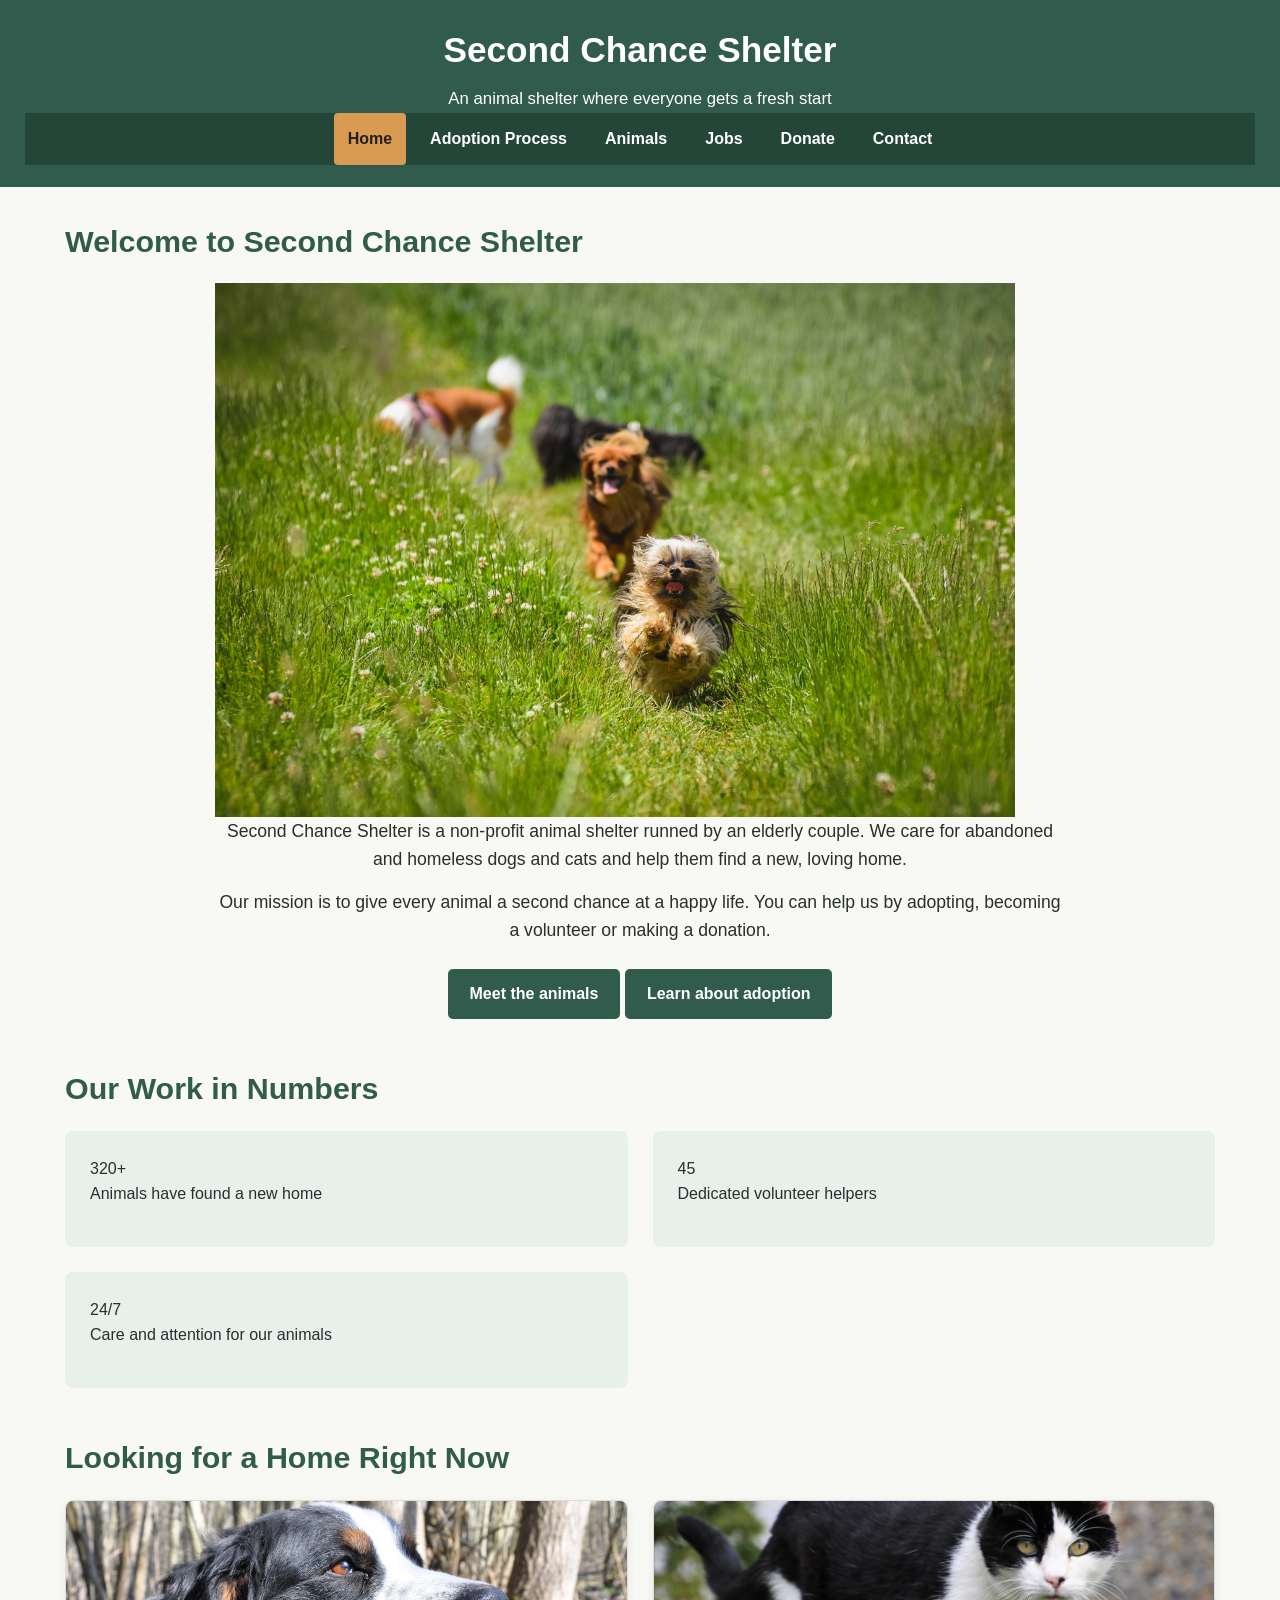
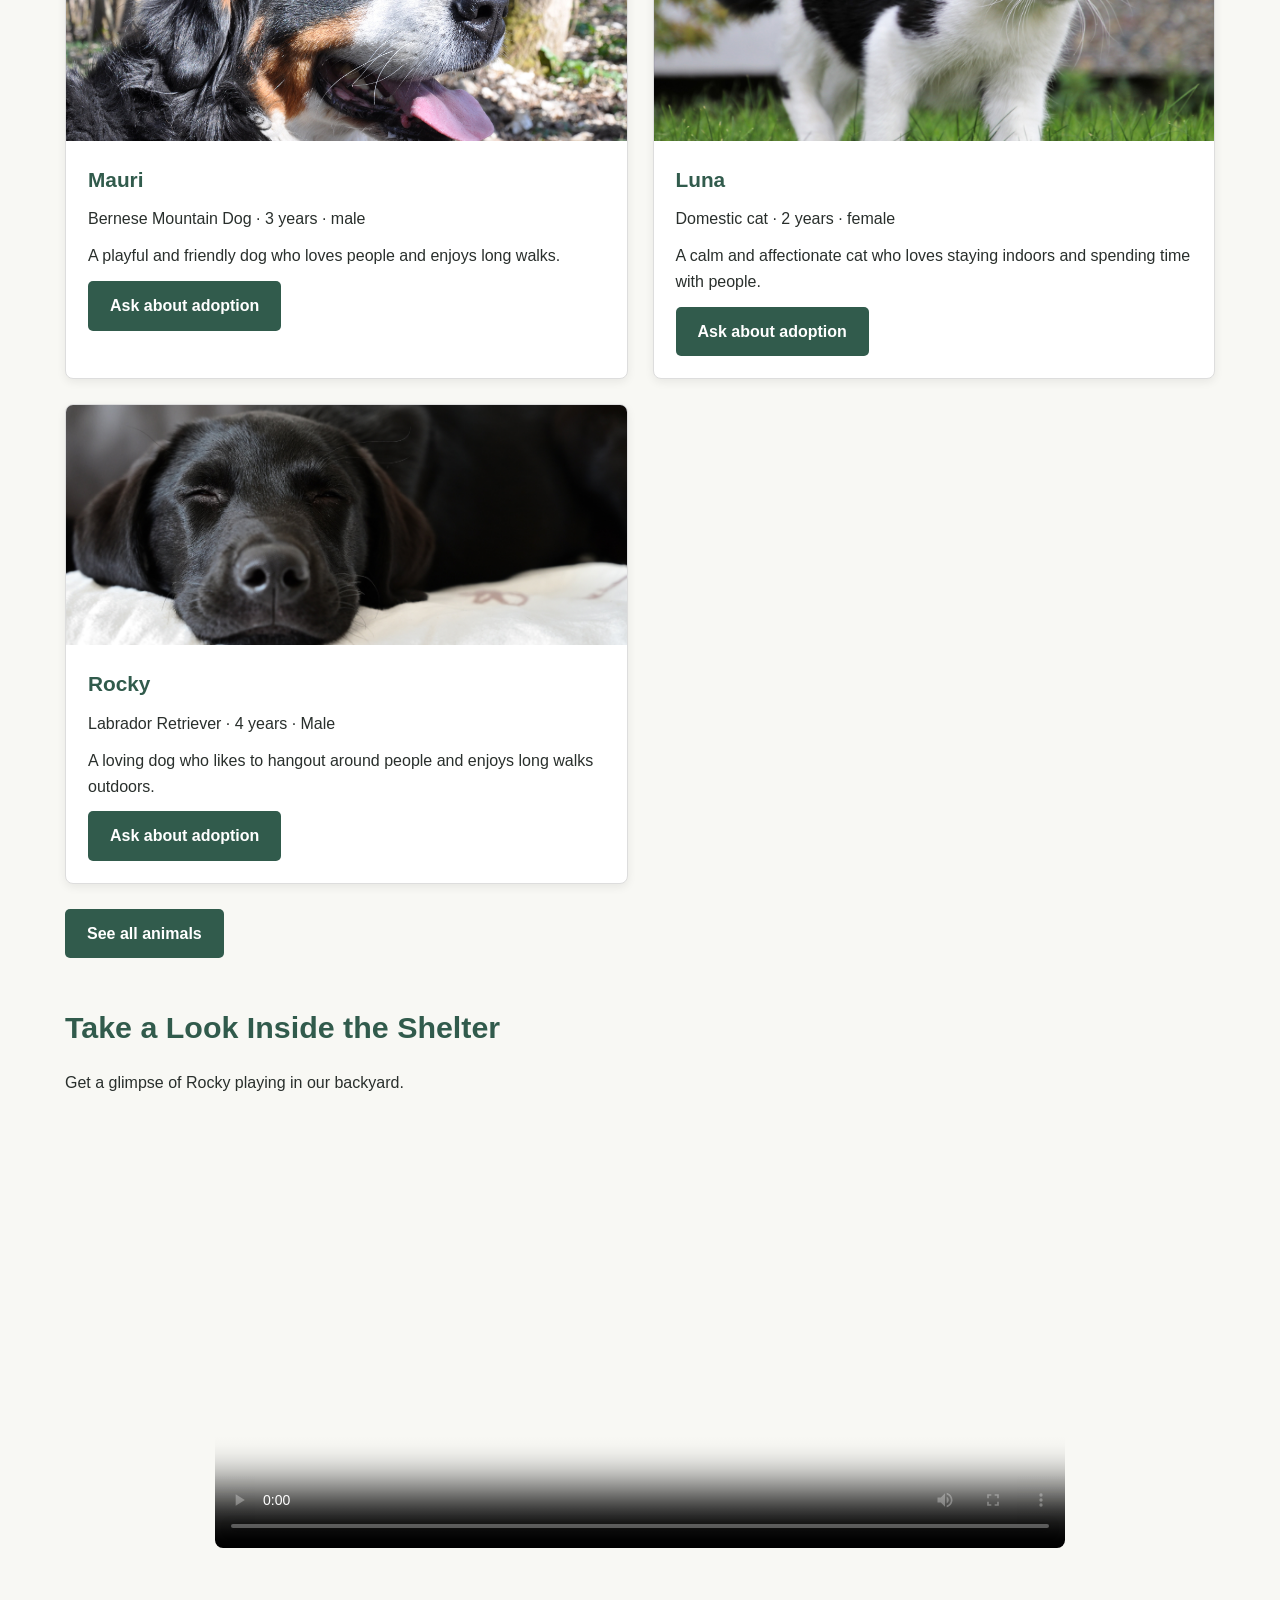
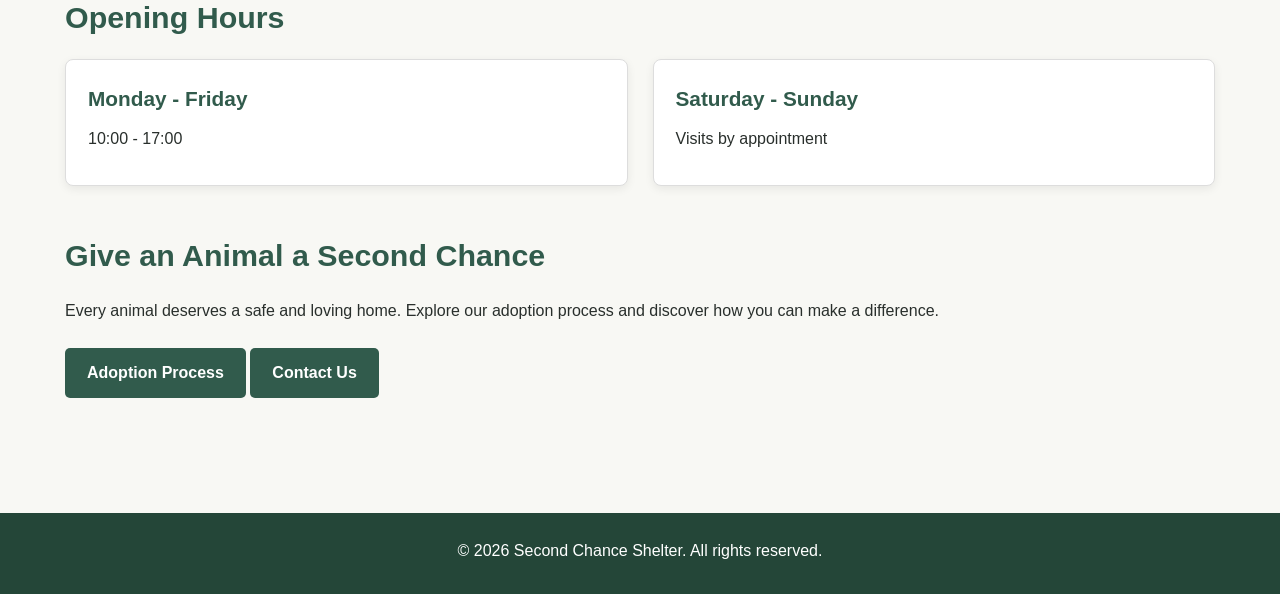
==== index.html @ e27bf455 "Päivitetty 13.11" ====
<!DOCTYPE html>
<html lang="en">

<head>
  <meta charset="UTF-8">
  <meta name="viewport" content="width=device-width, initial-scale=1.0">

  <meta name="description" content="Welcome to Second Chance Shelter. Meet our dogs and cats, learn about adoption and discover how you can support our work.">

  <title>Second Chance Shelter - Home</title>

  <link rel="stylesheet" href="css/styles.css">
</head>

<body>

  <a class="skip-link" href="#main-content">Skip to main content</a>

  <!-- Header and navigation -->
  <header class="site-header">

    <h1>Second Chance Shelter</h1>

    <p class="site-tagline">
      An animal shelter where everyone gets a fresh start
    </p>

    <nav class="site-nav" aria-label="Main navigation">
      <ul>
        <li>
          <a href="index.html" class="active" aria-current="page">Home</a>
        </li>

        <li>
          <a href="adoption.html">Adoption Process</a>
        </li>

        <li>
          <a href="animals.html">Animals</a>
        </li>

        <li>
          <a href="jobs.html">Jobs</a>
        </li>

        <li>
          <a href="donate.html">Donate</a>
        </li>

        <li>
          <a href="contact.html">Contact</a>
        </li>
      </ul>
    </nav>

  </header>

  <!-- Main content -->
  <main id="main-content">

    <!-- Welcome section -->
    <section>

      <h2>Welcome to Second Chance Shelter</h2>

      <div class="intro">

        <img
          src="images/hero.jpg"
          alt="A dog and a cat spending time together in the shelter yard"
          width="800"
          height="533"
          fetchpriority="high">

        <div class="intro-text">

          <p>
            Second Chance Shelter is a non-profit animal shelter
            runned by an elderly couple. We care for abandoned and
            homeless dogs and cats and help them find a new,
            loving home.
          </p>

          <p>
            Our mission is to give every animal a second chance
            at a happy life. You can help us by adopting,
            becoming a volunteer or making a donation.
          </p>

          <div class="buttons">
            <a class="btn" href="animals.html">Meet the animals</a>

            <a class="btn secondary" href="adoption.html">
              Learn about adoption
            </a>
          </div>

        </div>

      </div>

    </section>

    <section>

      <h2>Our Work in Numbers</h2>

      <div class="grid">

        <div class="stat">
          <span class="number">320+</span>
          <p>Animals have found a new home</p>
        </div>

        <div class="stat">
          <span class="number">45</span>
          <p>Dedicated volunteer helpers</p>
        </div>

        <div class="stat">
          <span class="number">24/7</span>
          <p>Care and attention for our animals</p>
        </div>

      </div>

    </section>

    <section>

      <h2>Looking for a Home Right Now</h2>

      <div class="grid">

        <!-- Mauri -->
        <article class="card">


          <img
            src="images/mauri.jpg"
            alt="Mauri the dog"
            width="400"
            height="300"
            loading="lazy">

          <div class="card-body">

            <h3>Mauri</h3>

            <p class="meta">Bernese Mountain Dog · 3 years · male</p>

            <p>
              A playful and friendly dog who loves people
              and enjoys long walks.
            </p>

            <a class="btn" href="contact.html">
              Ask about adoption
            </a>

          </div>

        </article>

        <article class="card">

         <img
            src="images/luna.jpg"
            alt="Luna the cat"
            width="400"
            height="300"
            loading="lazy">

          <div class="card-body">

            <h3>Luna</h3>

            <p class="meta">Domestic cat · 2 years · female</p>

            <p>
              A calm and affectionate cat who loves staying indoors 
              and spending time with people.
            </p>

            <a class="btn" href="contact.html">
              Ask about adoption
            </a>

          </div>

        </article>

        <article class="card">


           <img
            src="images/rocky.jpg"
            alt="Rocky the Labrador Retriever"
            width="400"
            height="300"
            loading="lazy">

          <div class="card-body">

            <h3>Rocky</h3>

            <p class="meta">Labrador Retriever · 4 years · Male</p>

            <p>
              A loving dog who likes to hangout around people
              and enjoys long walks outdoors.
            </p>

            <a class="btn" href="contact.html">
              Ask about adoption
            </a>

          </div>

        </article>

      </div>

      <div class="buttons">
        <a class="btn" href="animals.html">See all animals</a>
      </div>

    </section>

    <section>

      <h2>Take a Look Inside the Shelter</h2>

      <p>
        Get a glimpse of Rocky playing in our backyard.
      </p>

      <video
        controls
        preload="metadata"
        width="768"
        height="432"
        poster="images/video-preview.jpg">

        <source src="media/Esittely.mp4" type="video/mp4">

        Your browser does not support HTML video.

      </video>

    </section>

    <section>

      <h2>Opening Hours</h2>

      <div class="grid">

        <article class="card">

          <div class="card-body">

            <h3>Monday - Friday</h3>

            <p>10:00 - 17:00</p>

          </div>

        </article>

        <article class="card">

          <div class="card-body">

            <h3>Saturday - Sunday</h3>

            <p>Visits by appointment</p>

          </div>

        </article>

      </div>

    </section>

    <section>

      <h2>Give an Animal a Second Chance</h2>

      <p>
        Every animal deserves a safe and loving home.
        Explore our adoption process and discover how
        you can make a difference.
      </p>

      <div class="buttons">

        <a class="btn" href="adoption.html">
          Adoption Process
        </a>

        <a class="btn secondary" href="contact.html">
          Contact Us
        </a>

      </div>

    </section>

  </main>

  <!-- Footer -->
  <footer class="site-footer">

    <p>
      &copy; 2026 Second Chance Shelter.
      All rights reserved.
    </p>

  </footer>

</body>
</html>
---- css/styles.css ----
/* =========================================
   SECOND CHANCE SHELTER
   Desktop-first responsive stylesheet
   Breakpoints: 1280px and 768px
========================================= */


/* =========================================
   1. GLOBAL SETTINGS
========================================= */

* {
  box-sizing: border-box;
  margin: 0;
  padding: 0;
}

:root {
  --primary-color: #315b4c;
  --secondary-color: #e8f0eb;
  --accent-color: #d99b52;
  --background-color: #f8f8f4;
  --text-color: #292f2c;
  --white: #ffffff;
  --border-color: #dddddd;
  --max-width: 1200px;
}

html {
  scroll-behavior: smooth;
}

body {
  font-family: Arial, Helvetica, sans-serif;
  line-height: 1.6;
  color: var(--text-color);
  background-color: var(--background-color);
}

img {
  max-width: 100%;
  height: auto;
  display: block;
}

a {
  color: var(--primary-color);
}

button,
input,
textarea,
select {
  font: inherit;
}


/* =========================================
   2. ACCESSIBILITY
========================================= */

.skip-link {
  position: absolute;
  top: -100px;
  left: 10px;
  background-color: var(--primary-color);
  color: var(--white);
  padding: 10px 15px;
  z-index: 1000;
  text-decoration: none;
}

.skip-link:focus {
  top: 10px;
}


/* =========================================
   3. HEADER AND NAVIGATION
========================================= */

header {
  background-color: var(--primary-color);
  color: var(--white);
  padding: 25px 40px;
  text-align: center;
}

header h1 {
  font-size: 2.2rem;
  margin-bottom: 8px;
}

header p {
  font-size: 1.05rem;
}

.site-nav {
  background-color: #244638;
  padding: 0 20px;
}

.site-nav ul {
  list-style: none;
  display: flex;
  justify-content: center;
  align-items: center;
  gap: 10px;
  flex-wrap: wrap;
}

.site-nav a {
  display: block;
  color: var(--white);
  text-decoration: none;
  padding: 15px 18px;
  font-weight: bold;
  transition: background-color 0.2s ease;
}

.site-nav a:hover,
.site-nav a:focus {
  background-color: var(--primary-color);
}

.site-nav a.active {
  background-color: var(--accent-color);
  color: #222222;
  border-radius: 4px;
}


/* =========================================
   4. MAIN CONTENT
========================================= */

main {
  max-width: var(--max-width);
  margin: 0 auto;
  padding: 35px 30px;
}

section {
  margin-bottom: 45px;
}

section h2 {
  color: var(--primary-color);
  font-size: 1.9rem;
  margin-bottom: 18px;
}

section h3 {
  color: var(--primary-color);
  margin-bottom: 10px;
}

section p {
  margin-bottom: 15px;
}

.intro {
  text-align: center;
  max-width: 850px;
  margin: 0 auto 45px;
}

.intro h2 {
  font-size: 2.3rem;
}

.intro p {
  font-size: 1.1rem;
}


/* =========================================
   5. BUTTONS AND LINKS
========================================= */

.button,
.btn,
button {
  display: inline-block;
  background-color: var(--primary-color);
  color: var(--white);
  border: none;
  border-radius: 5px;
  padding: 12px 22px;
  text-decoration: none;
  font-weight: bold;
  cursor: pointer;
  transition: background-color 0.2s ease;
}

.button:hover,
.btn:hover,
button:hover {
  background-color: #244638;
}

.button:focus,
.btn:focus,
button:focus {
  outline: 3px solid var(--accent-color);
  outline-offset: 3px;
}

.buttons {
  margin-top: 25px;
  margin-bottom: 20px;
}


/* =========================================
   6. GRID AND CARDS
========================================= */

.grid,
.card-grid {
  display: grid;
  grid-template-columns: repeat(3, minmax(0, 1fr));
  gap: 25px;
}

.card {
  background-color: var(--white);
  border: 1px solid var(--border-color);
  border-radius: 8px;
  overflow: hidden;
  box-shadow: 0 3px 10px rgba(0, 0, 0, 0.07);
}

.card img {
  width: 100%;
  height: 240px;
  object-fit: cover;
}

.card-body {
  padding: 22px;
}

.card h3 {
  font-size: 1.3rem;
  margin-bottom: 10px;
}

.card p {
  margin-bottom: 12px;
}

.card ul {
  padding-left: 20px;
  margin-bottom: 15px;
}


/* =========================================
   7. BADGES
========================================= */

.badge {
  display: inline-block;
  background-color: var(--accent-color);
  color: #222222;
  padding: 5px 12px;
  border-radius: 20px;
  font-size: 0.85rem;
  font-weight: bold;
}


/* =========================================
   8. JOB CARDS
   IMPORTANT: Outside all media queries
========================================= */

.card:has(.badge) .badge {
  position: static;
  display: inline-block;
  margin-bottom: 15px;
}

.card:has(.badge) .card-body {
  padding-top: 18px;
}

.job-meta {
  margin-top: 10px;
  margin-bottom: 15px;
}

.job-meta p {
  margin-bottom: 5px;
}


/* =========================================
   9. STATISTICS
========================================= */

.stats {
  display: grid;
  grid-template-columns: repeat(3, 1fr);
  gap: 20px;
  text-align: center;
}

.stat,
.stat-card {
  background-color: var(--secondary-color);
  padding: 25px;
  border-radius: 8px;
}

.stat h3,
.stat-card h3 {
  font-size: 2rem;
  color: var(--primary-color);
}


/* =========================================
   10. ANIMALS PAGE
========================================= */

.animal-jump-links {
  display: flex;
  justify-content: center;
  gap: 15px;
  margin: 25px 0 35px;
}

.animal-section {
  scroll-margin-top: 25px;
  margin-bottom: 50px;
}


/* =========================================
   11. VIDEO
========================================= */

video {
  display: block;
  width: 100%;
  max-width: 850px;
  margin: 20px auto;
  border-radius: 8px;
}

.video-container {
  max-width: 850px;
  margin: 0 auto;
}


/* =========================================
   12. LISTS
========================================= */

section ul {
  padding-left: 25px;
  margin-bottom: 20px;
}

section li {
  margin-bottom: 8px;
}


/* =========================================
   13. FORMS
========================================= */

form {
  width: 100%;
}

.form-group {
  margin-bottom: 20px;
}

label {
  display: block;
  font-weight: bold;
  margin-bottom: 7px;
}

input,
textarea,
select {
  width: 100%;
  padding: 12px;
  border: 1px solid var(--border-color);
  border-radius: 5px;
  background-color: var(--white);
}

textarea {
  min-height: 150px;
  resize: vertical;
}

input:focus,
textarea:focus,
select:focus {
  outline: 2px solid var(--primary-color);
  outline-offset: 2px;
}

.send-button {
  margin-top: 10px;
}

.form-status {
  margin-top: 15px;
  font-weight: bold;
}


/* =========================================
   14. CONTACT PAGE
========================================= */

.contact-page {
  max-width: var(--max-width);
  margin: 0 auto;
}

.contact-intro {
  text-align: center;
  max-width: 800px;
  margin: 0 auto 35px;
}

.contact-layout {
  display: grid;
  grid-template-columns: 1.5fr 1fr;
  gap: 35px;
  align-items: start;
}

.contact-form-section,
.contact-details {
  background-color: var(--white);
  padding: 25px;
  border-radius: 8px;
  border: 1px solid var(--border-color);
}

.contact-details p {
  margin-bottom: 15px;
}

.map-section {
  margin-top: 40px;
}

.map-container {
  width: 100%;
  height: 400px;
  overflow: hidden;
  border-radius: 8px;
}

.map-container iframe {
  width: 100%;
  height: 100%;
  border: 0;
}


/* =========================================
   15. FOOTER
========================================= */

footer {
  background-color: #244638;
  color: var(--white);
  text-align: center;
  padding: 25px;
  margin-top: 40px;
}

footer p {
  margin-bottom: 5px;
}

footer a {
  color: var(--white);
}

footer a:focus {
  outline: 3px solid var(--accent-color);
  outline-offset: 3px;
}


/* =========================================
   16. TABLET RESPONSIVENESS
   Screens up to 1280px
========================================= */

@media (max-width: 1280px) {

  main {
    padding: 30px 25px;
  }

  .grid,
  .card-grid {
    grid-template-columns: repeat(2, minmax(0, 1fr));
  }

  .contact-layout {
    grid-template-columns: 1.2fr 1fr;
    gap: 25px;
  }

  header {
    padding: 22px 25px;
  }

  .site-nav a {
    padding: 13px 14px;
  }
}


/* =========================================
   17. MOBILE RESPONSIVENESS
   Screens up to 768px
========================================= */

@media (max-width: 768px) {

  body {
    font-size: 15px;
  }

  header {
    padding: 20px 15px;
  }

  header h1 {
    font-size: 1.7rem;
  }

  header p {
    font-size: 0.95rem;
  }

  .site-nav {
    padding: 5px 10px;
  }

  .site-nav ul {
    flex-direction: column;
    gap: 0;
  }

  .site-nav li {
    width: 100%;
    text-align: center;
  }

  .site-nav a {
    padding: 11px;
    width: 100%;
  }

  main {
    padding: 25px 15px;
  }

  section {
    margin-bottom: 35px;
  }

  section h2 {
    font-size: 1.6rem;
  }

  .intro h2 {
    font-size: 1.8rem;
  }

  .intro p {
    font-size: 1rem;
  }

  .grid,
  .card-grid {
    grid-template-columns: 1fr;
    gap: 20px;
  }

  .card img {
    height: 220px;
  }

  .card-body {
    padding: 18px;
  }

  .stats {
    grid-template-columns: 1fr;
    gap: 15px;
  }

  .animal-jump-links {
    flex-direction: column;
    align-items: stretch;
    gap: 10px;
  }

  .animal-jump-links a {
    text-align: center;
  }

  .contact-layout {
    grid-template-columns: 1fr;
    gap: 20px;
  }

  .contact-form-section,
  .contact-details {
    padding: 18px;
  }

  .map-container {
    height: 280px;
  }

  .button,
  .btn,
  button {
    text-align: center;
  }

  footer {
    padding: 20px 15px;
  }
}
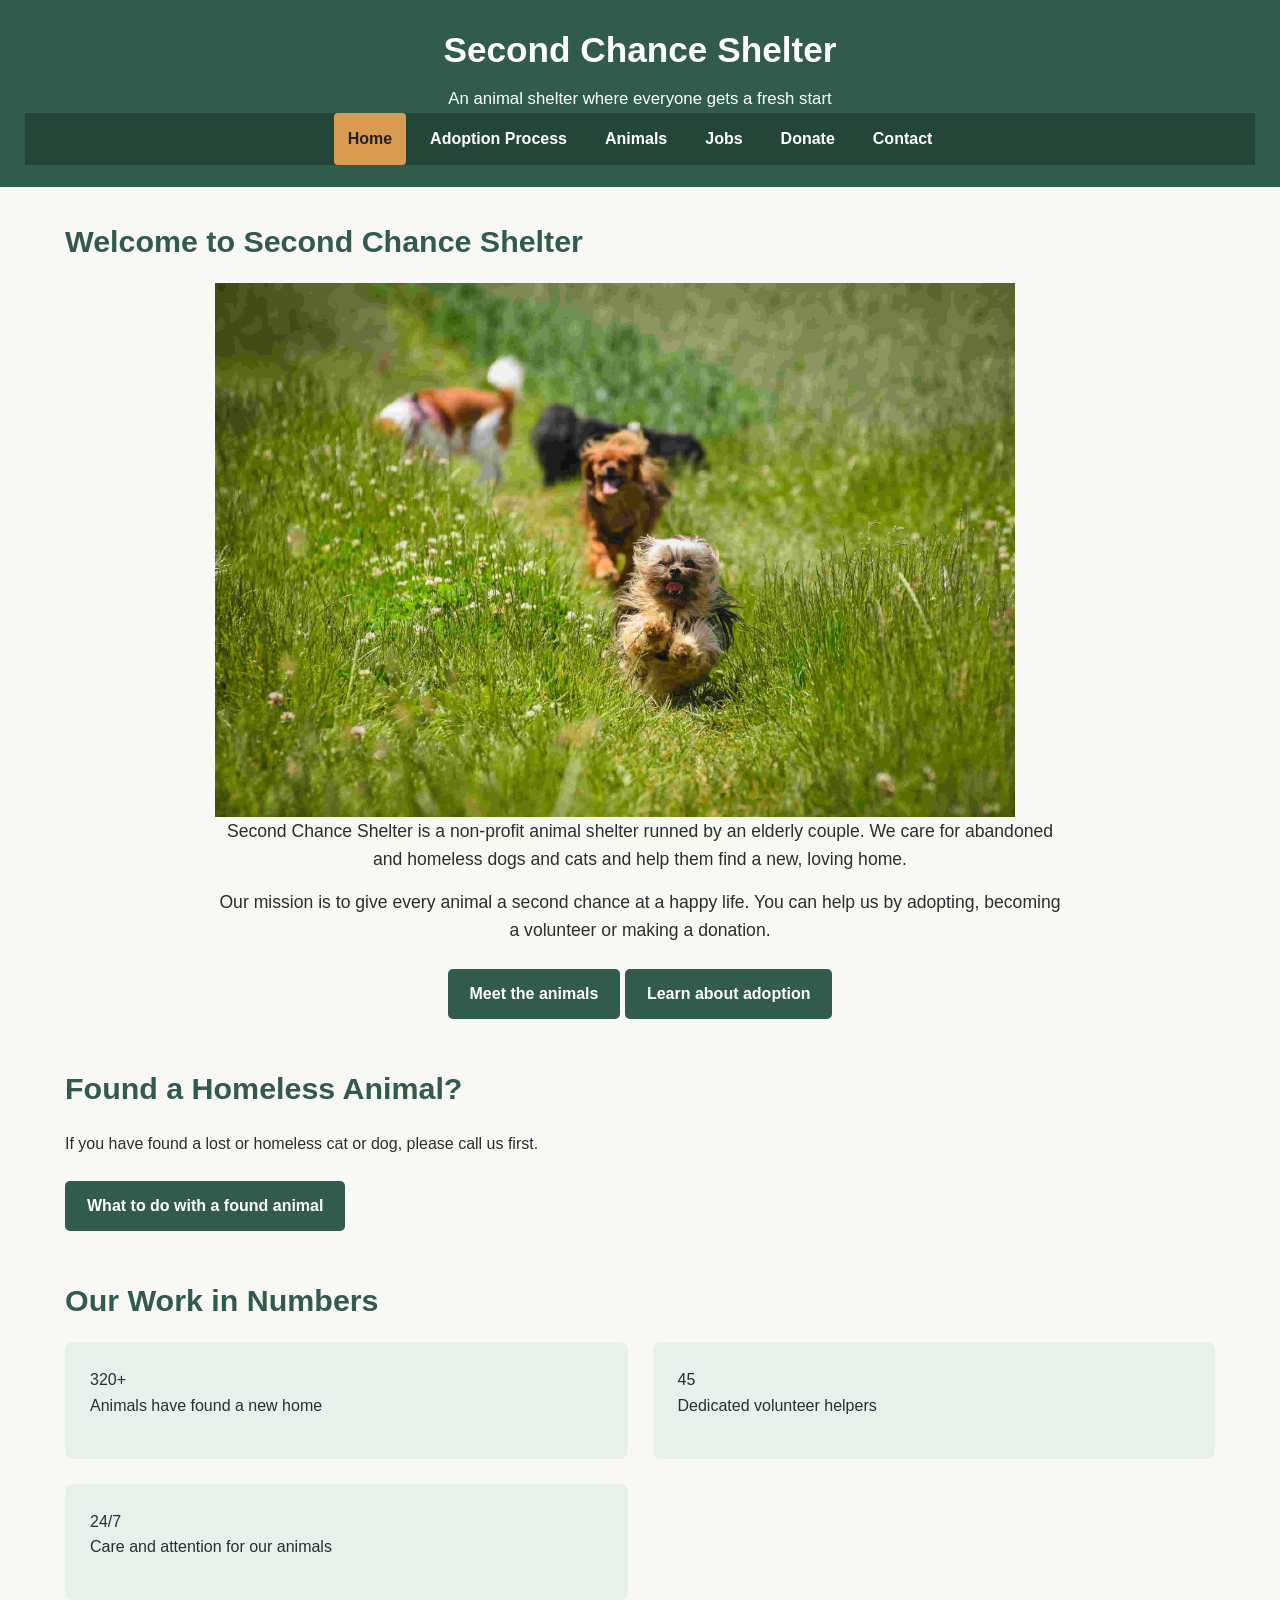
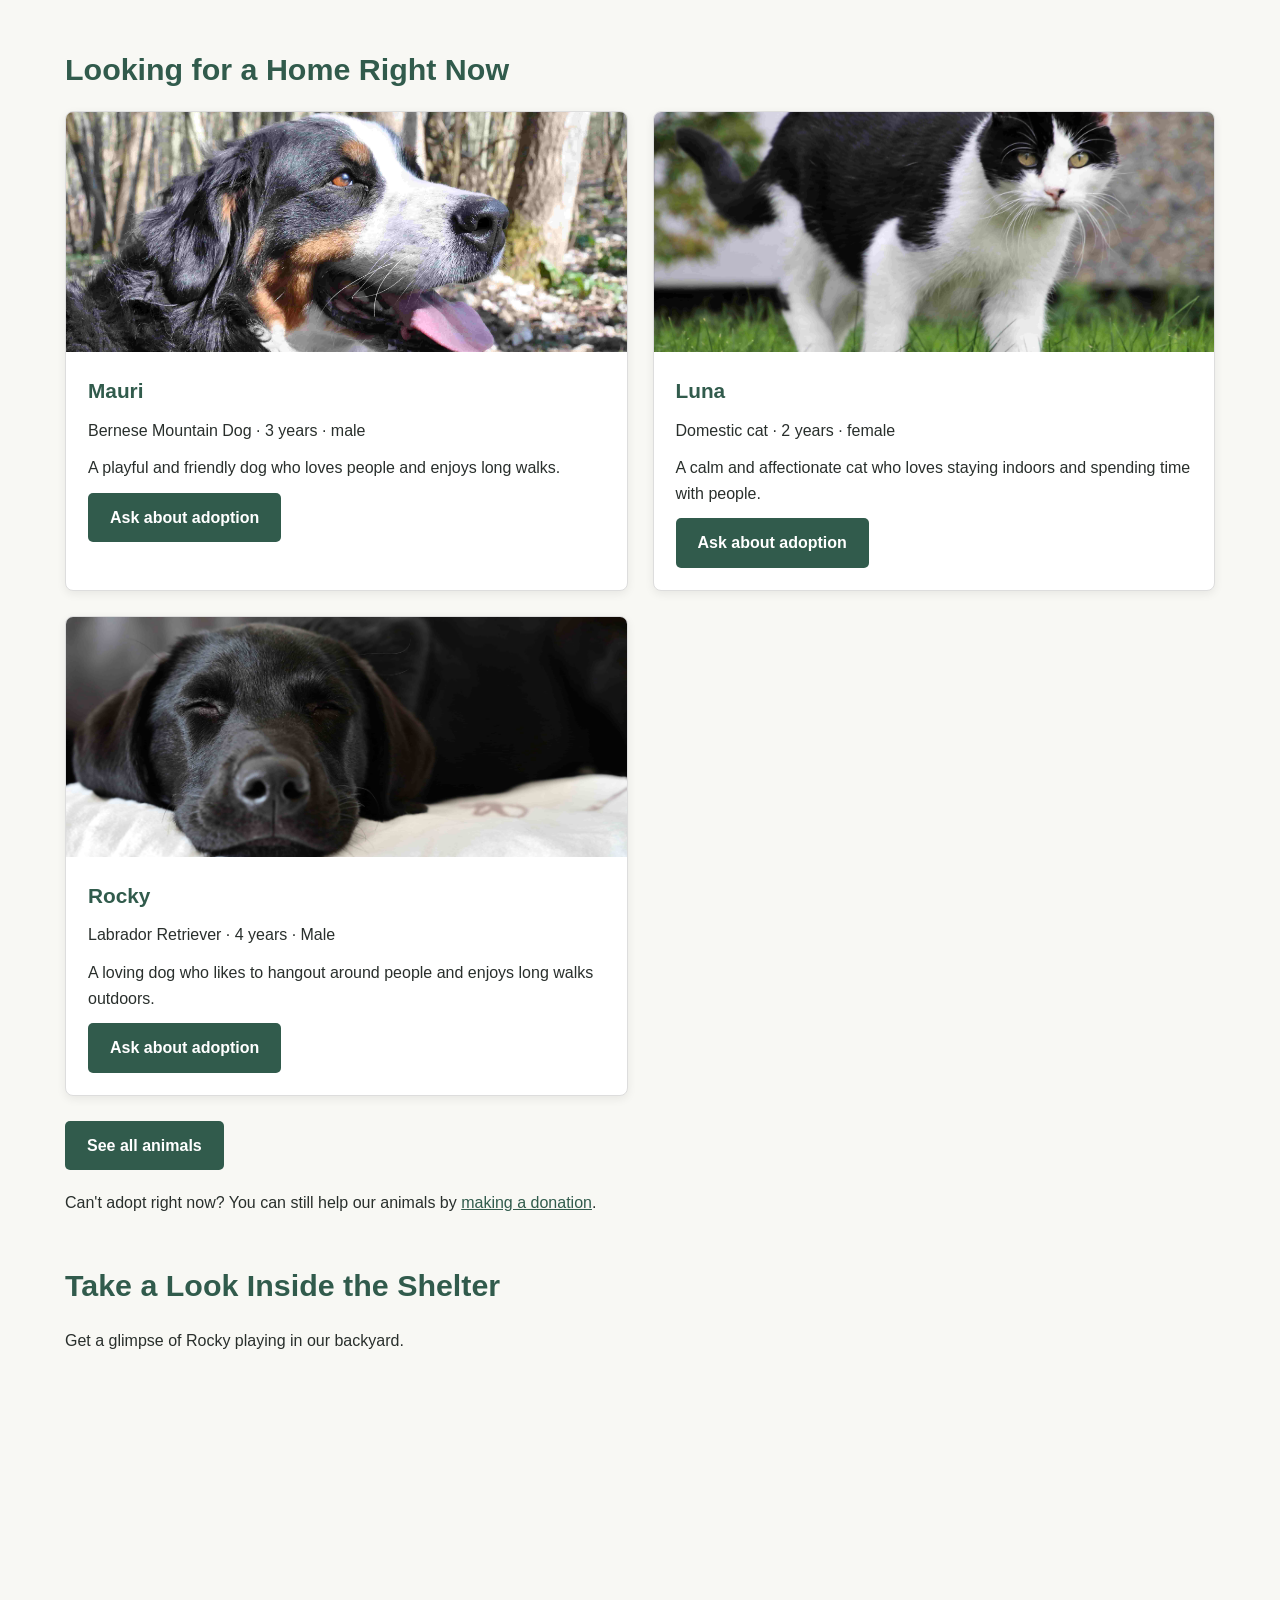
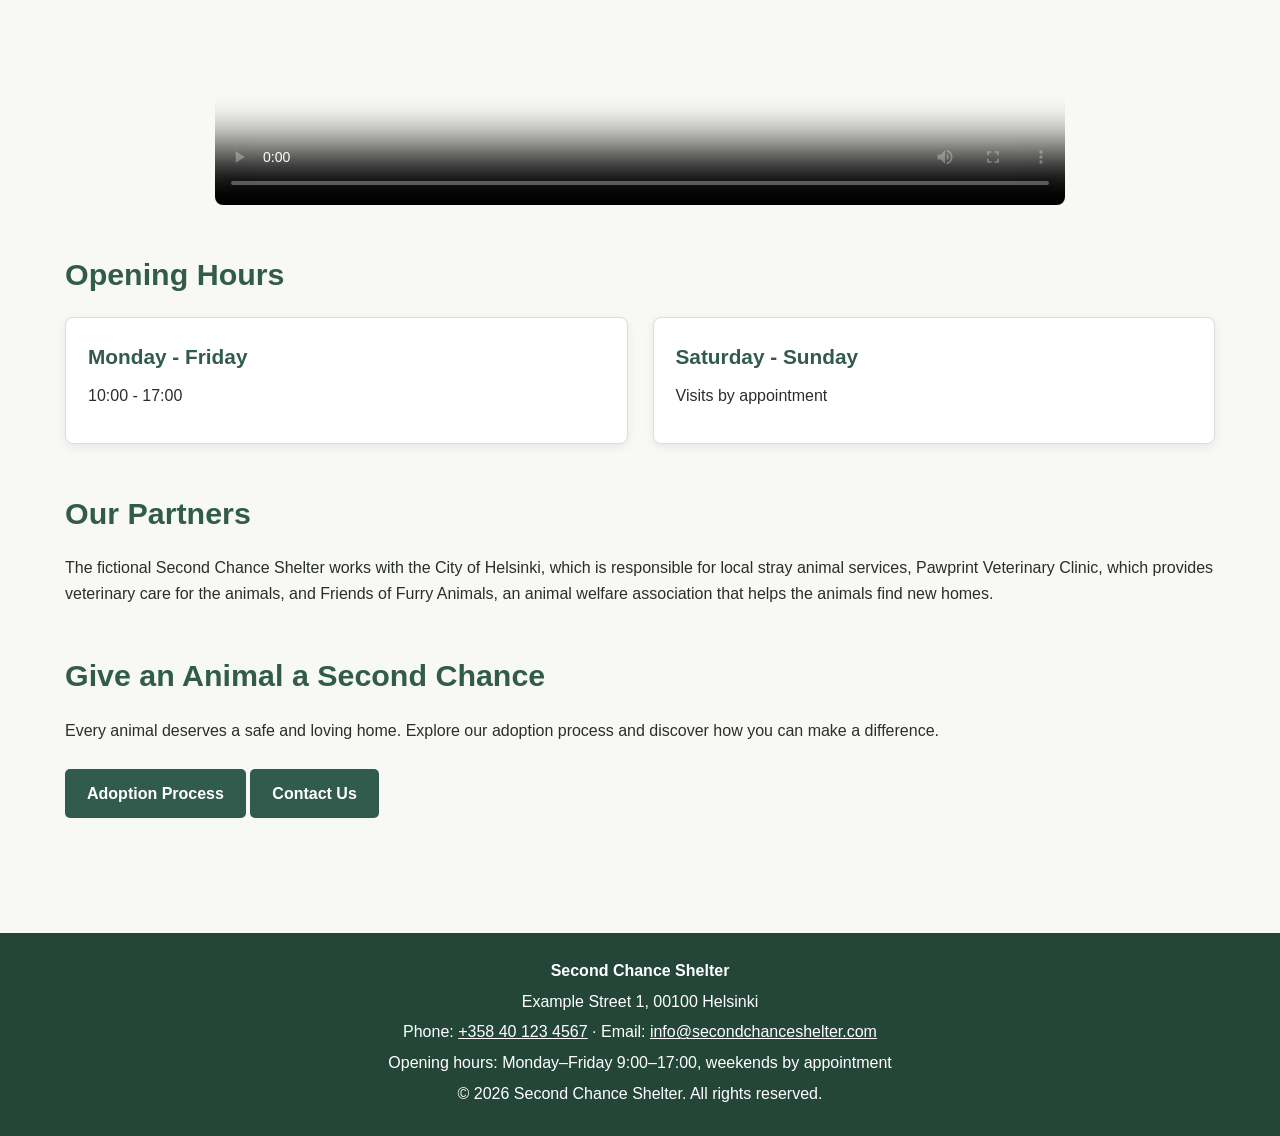
==== commit 84186454: "Kuvat yms" ====
--- a/index.html
+++ b/index.html
@@ -1,4 +1,3 @@
-
 <!DOCTYPE html>
 <html lang="en">
 
@@ -104,6 +103,18 @@
 
     <section>
 
+      <h2>Found a Homeless Animal?</h2>
+
+      <p>If you have found a lost or homeless cat or dog, please call us first.</p>
+
+      <div class="buttons">
+        <a class="btn" href="contact.html#found-animal">What to do with a found animal</a>
+      </div>
+
+    </section>
+
+    <section>
+
       <h2>Our Work in Numbers</h2>
 
       <div class="grid">
@@ -226,6 +237,10 @@
         <a class="btn" href="animals.html">See all animals</a>
       </div>
 
+      <p>Can't adopt right now? You can still help our animals by
+        <a href="donate.html">making a donation</a>.
+      </p>
+
     </section>
 
     <section>
@@ -287,6 +302,19 @@
 
     <section>
 
+      <h2>Our Partners</h2>
+
+      <p>
+        The fictional Second Chance Shelter works with the City of Helsinki, which
+        is responsible for local stray animal services, Pawprint Veterinary Clinic,
+        which provides veterinary care for the animals, and Friends of Furry Animals,
+        an animal welfare association that helps the animals find new homes.
+      </p>
+
+    </section>
+
+    <section>
+
       <h2>Give an Animal a Second Chance</h2>
 
       <p>
@@ -314,6 +342,24 @@
   <!-- Footer -->
   <footer class="site-footer">
 
+    <p><strong>Second Chance Shelter</strong></p>
+
+    <p>Example Street 1, 00100 Helsinki</p>
+
+    <p>
+      Phone: <a href="tel:+358401234567">+358 40 123 4567</a> ·
+      Email: <a href="mailto:info@secondchanceshelter.com">info@secondchanceshelter.com</a>
+    </p>
+
+    <p>Opening hours: Monday–Friday 9:00–17:00, weekends by appointment</p>
+
+    <!-- TODO: uncomment when info.html is ready (SCS-36, SCS-37)
+    <p>
+      <a href="info.html#privacy">Privacy policy</a> ·
+      <a href="info.html#accessibility">Accessibility statement</a>
+    </p>
+    -->
+
     <p>
       &copy; 2026 Second Chance Shelter.
       All rights reserved.
@@ -322,4 +368,4 @@
   </footer>
 
 </body>
-</html>
+</html>
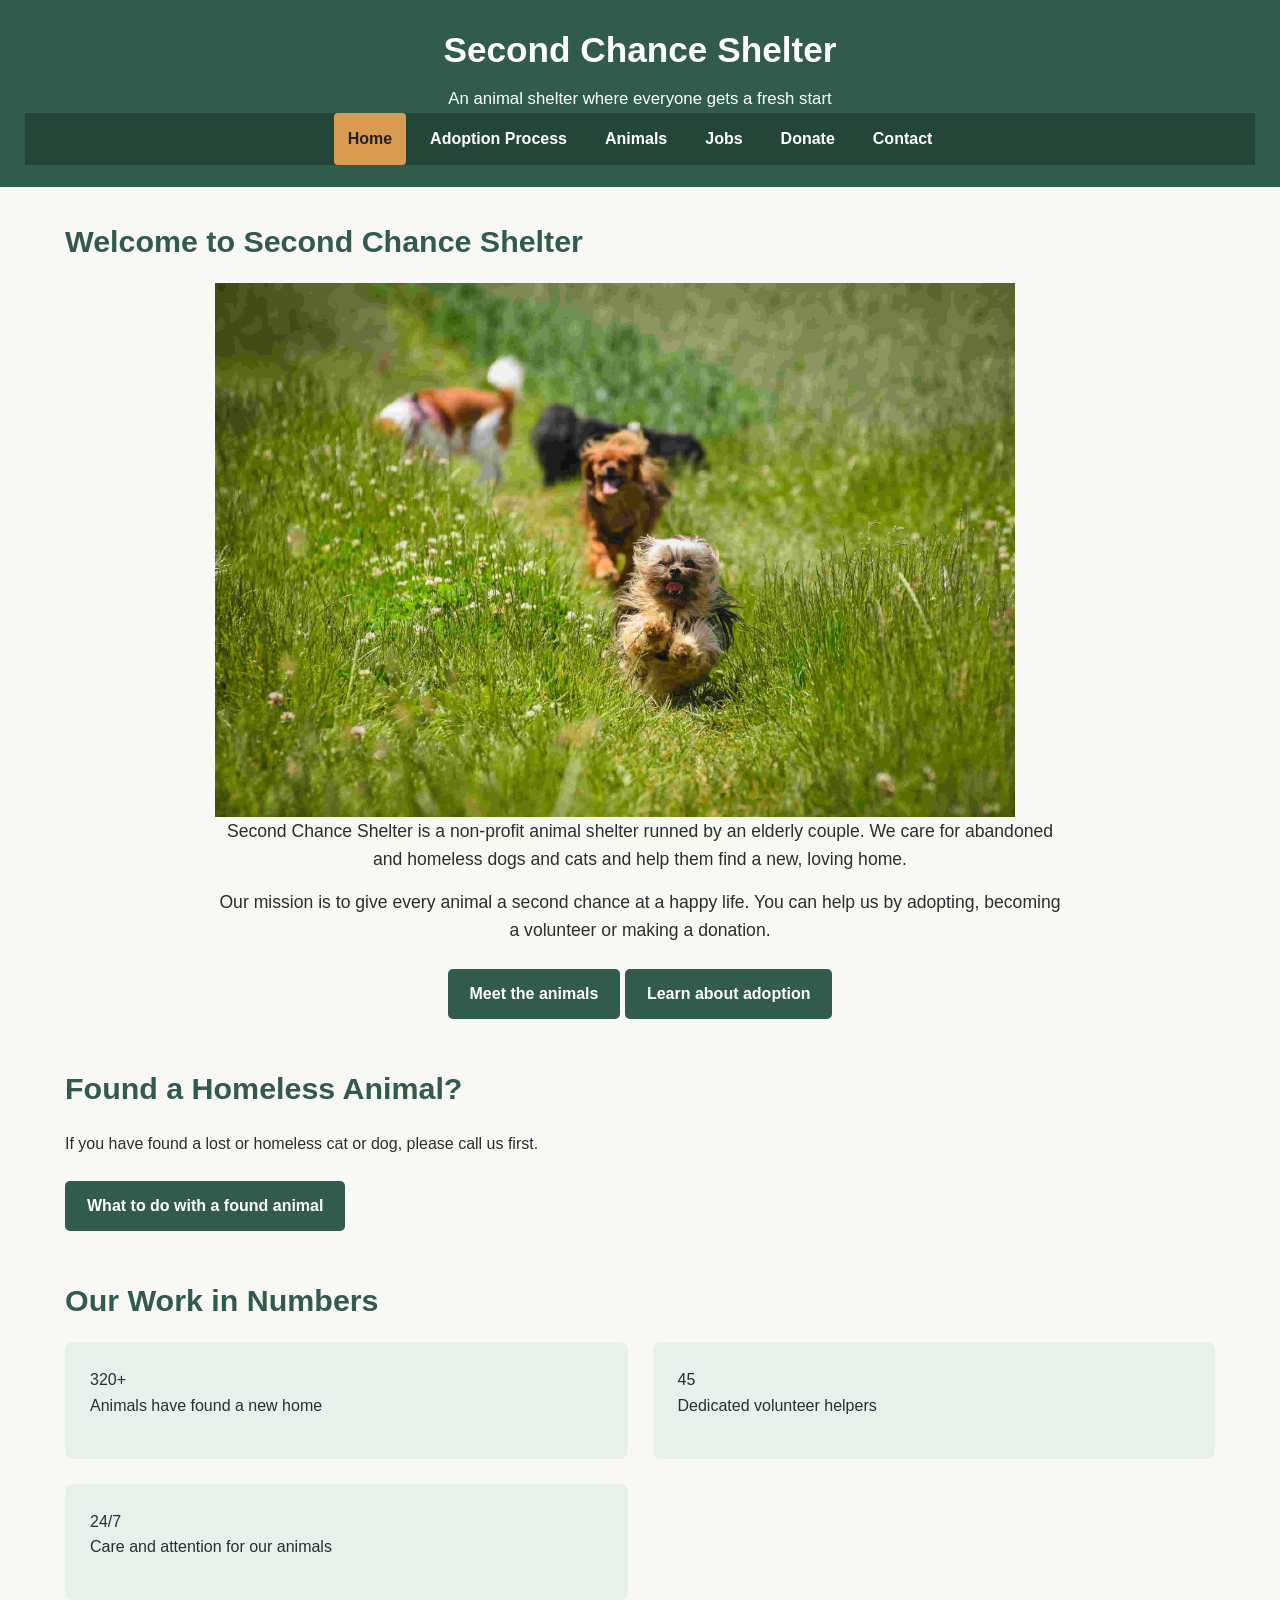
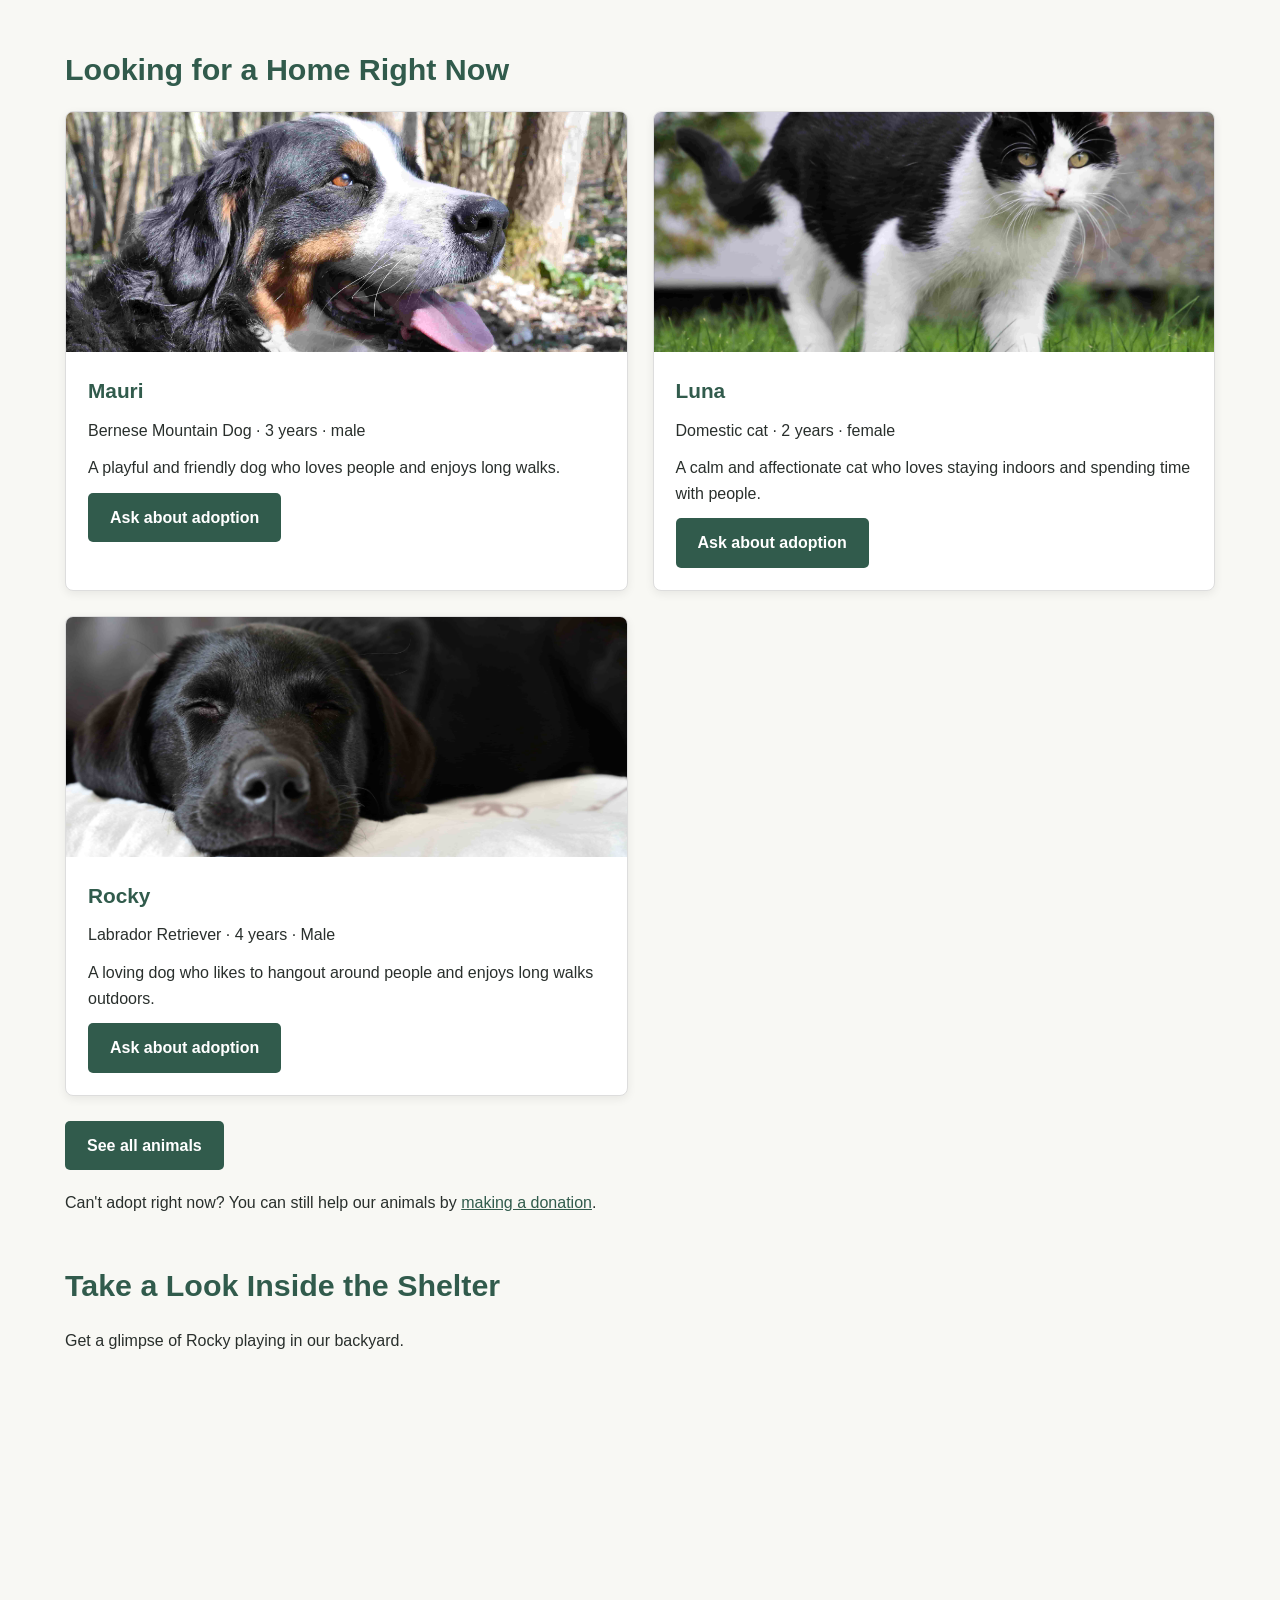
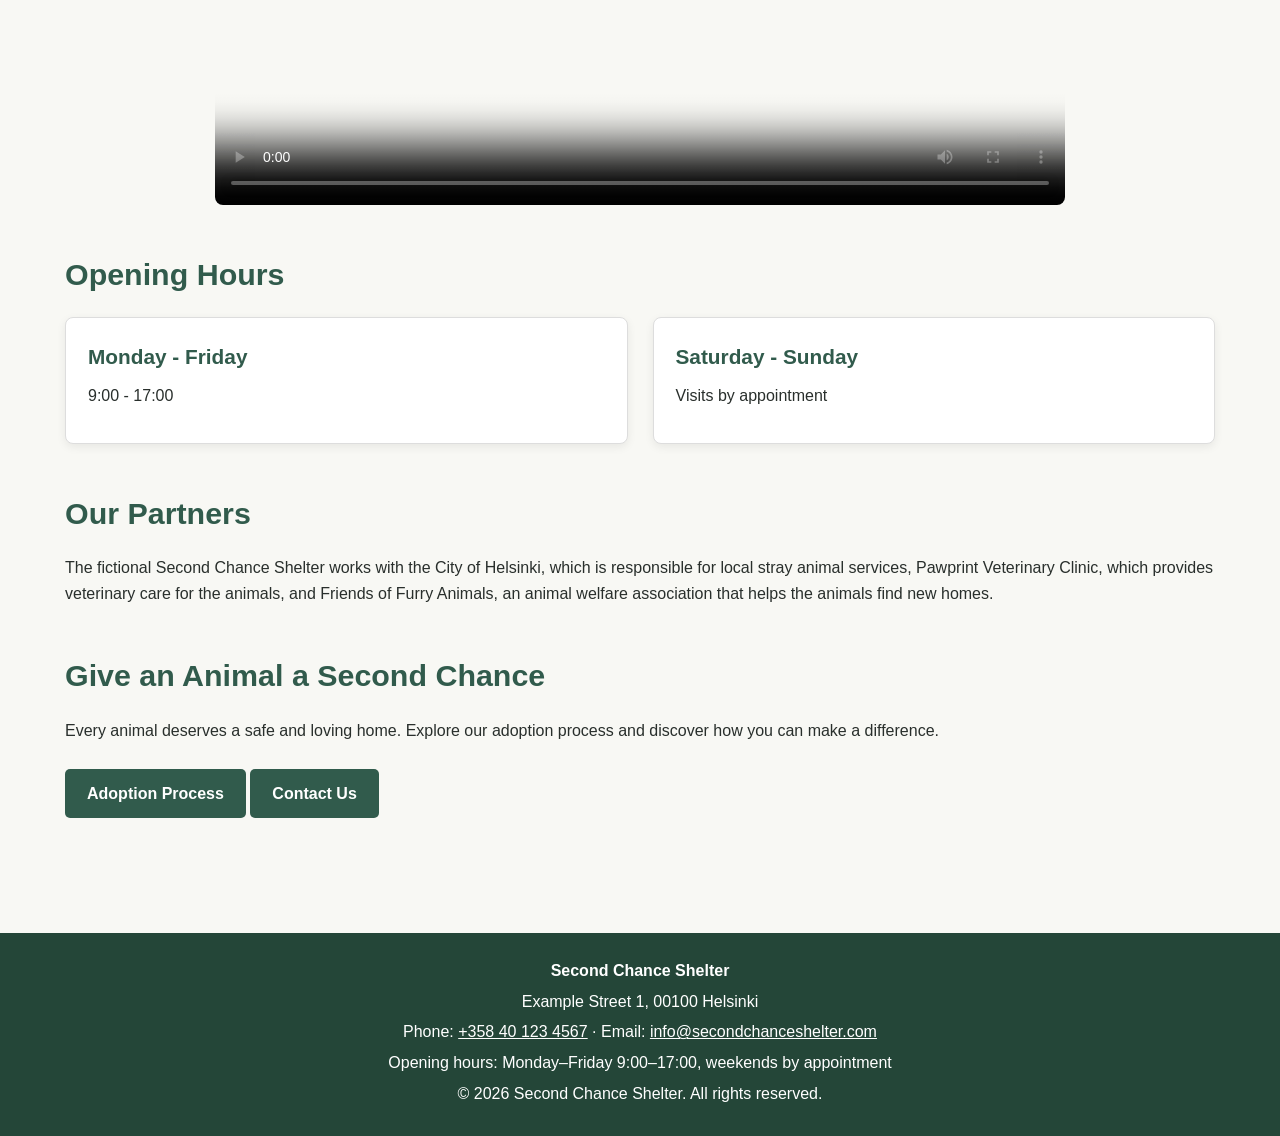
==== commit 7b7c9085: "Kuvat ja tekstit" ====
--- a/index.html
+++ b/index.html
@@ -278,7 +278,7 @@
 
             <h3>Monday - Friday</h3>
 
-            <p>10:00 - 17:00</p>
+            <p>9:00 - 17:00</p>
 
           </div>
 
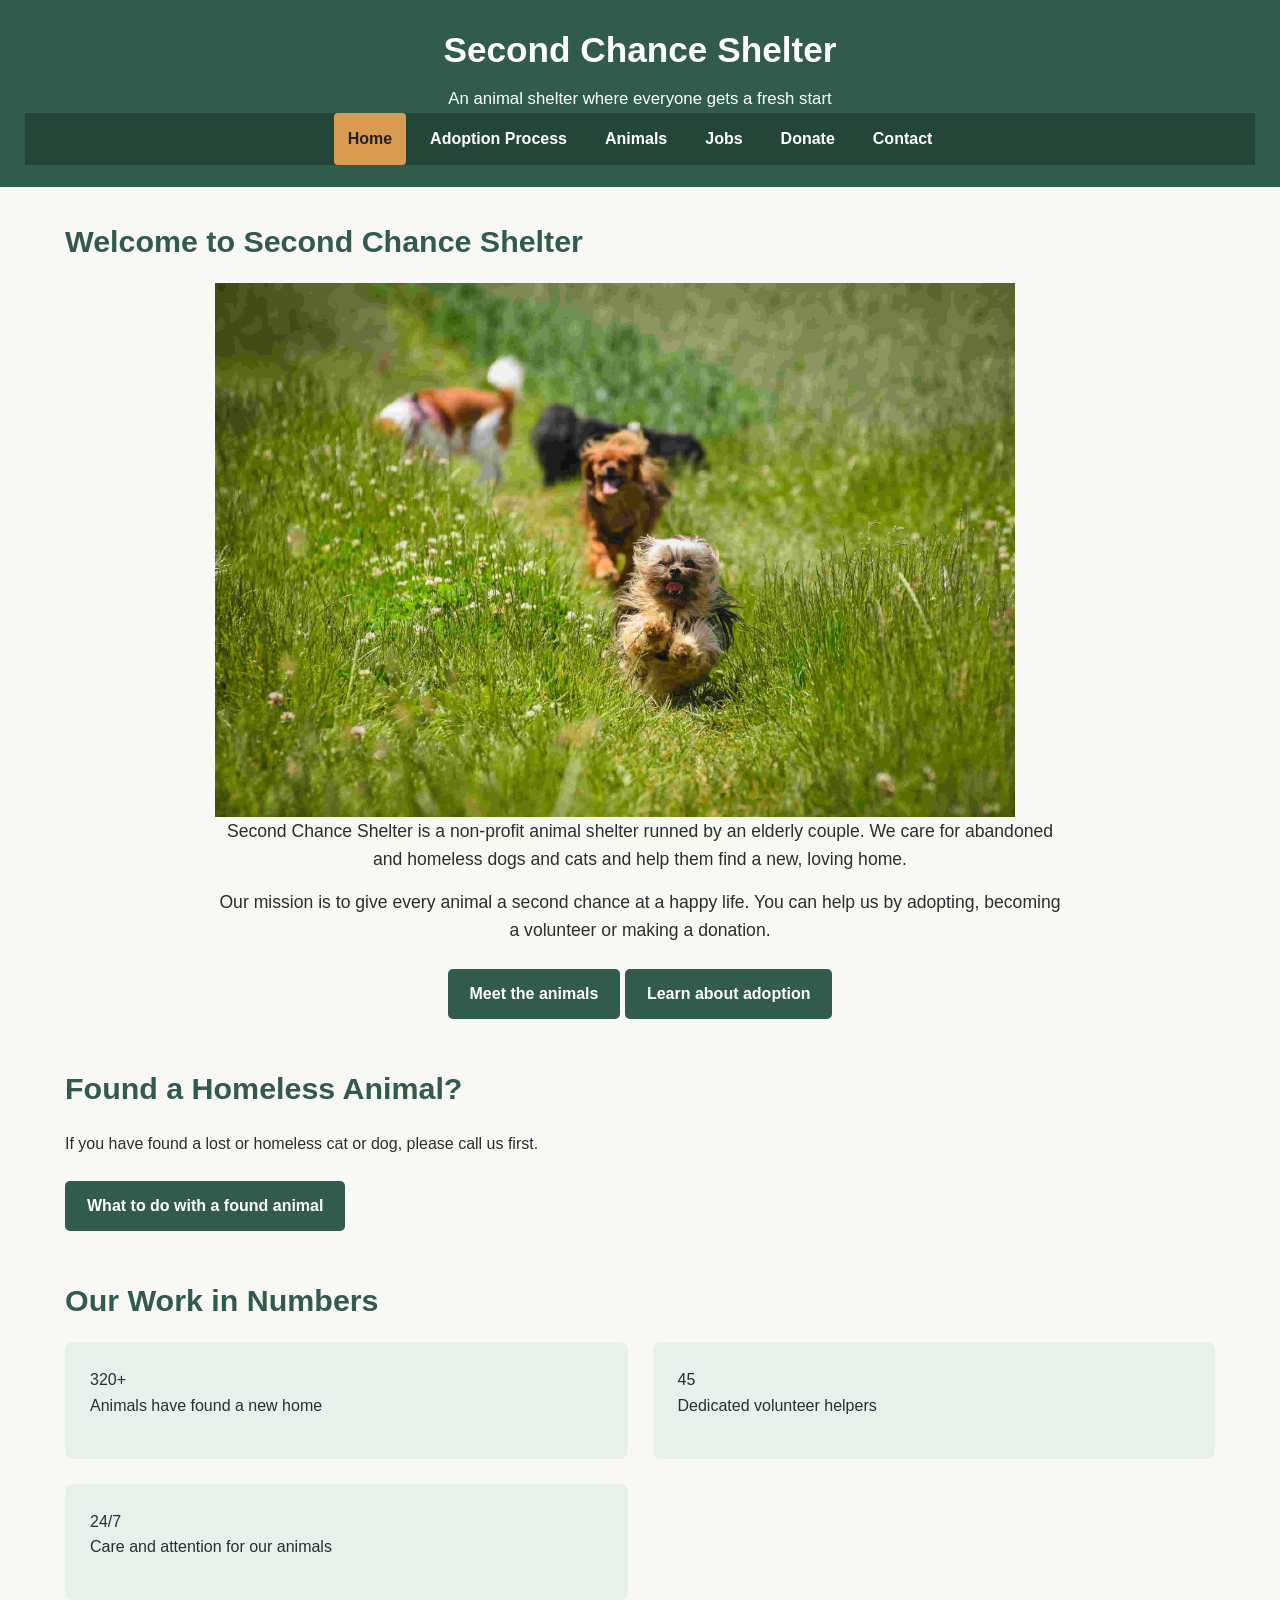
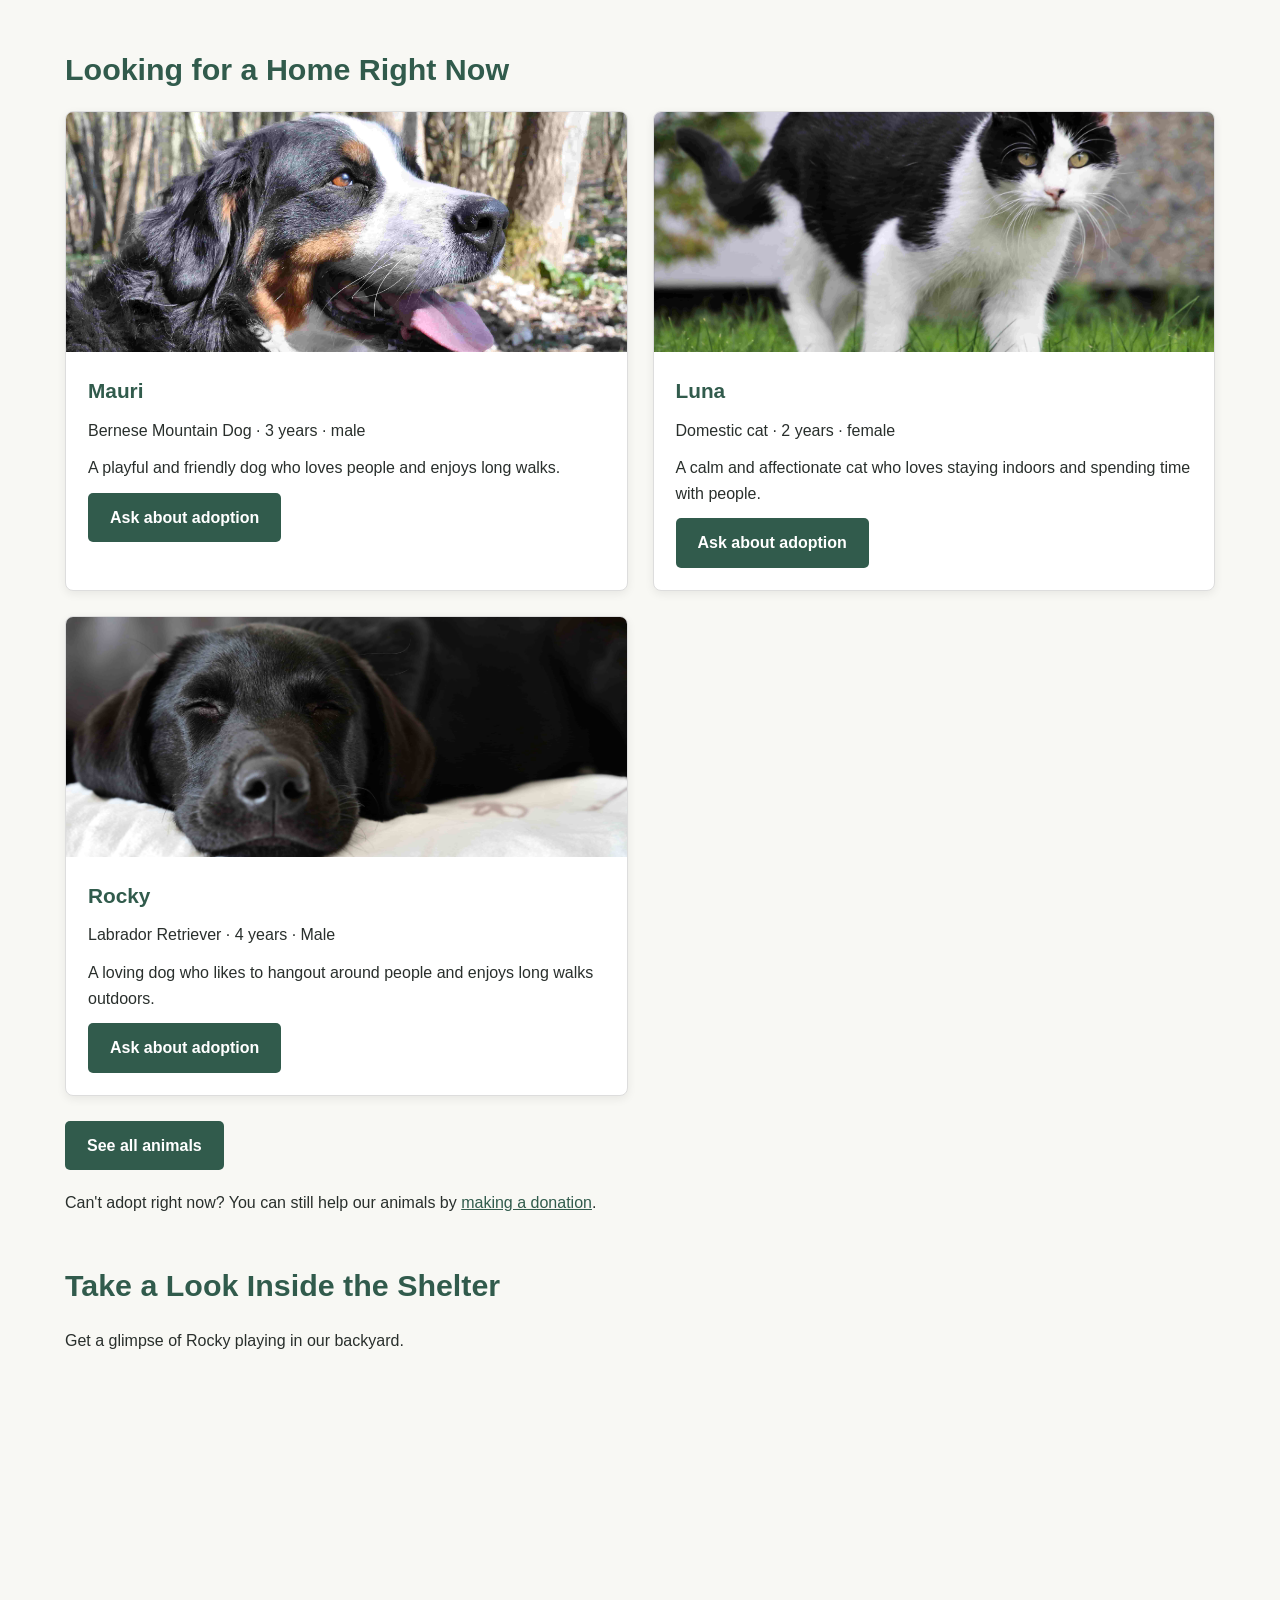
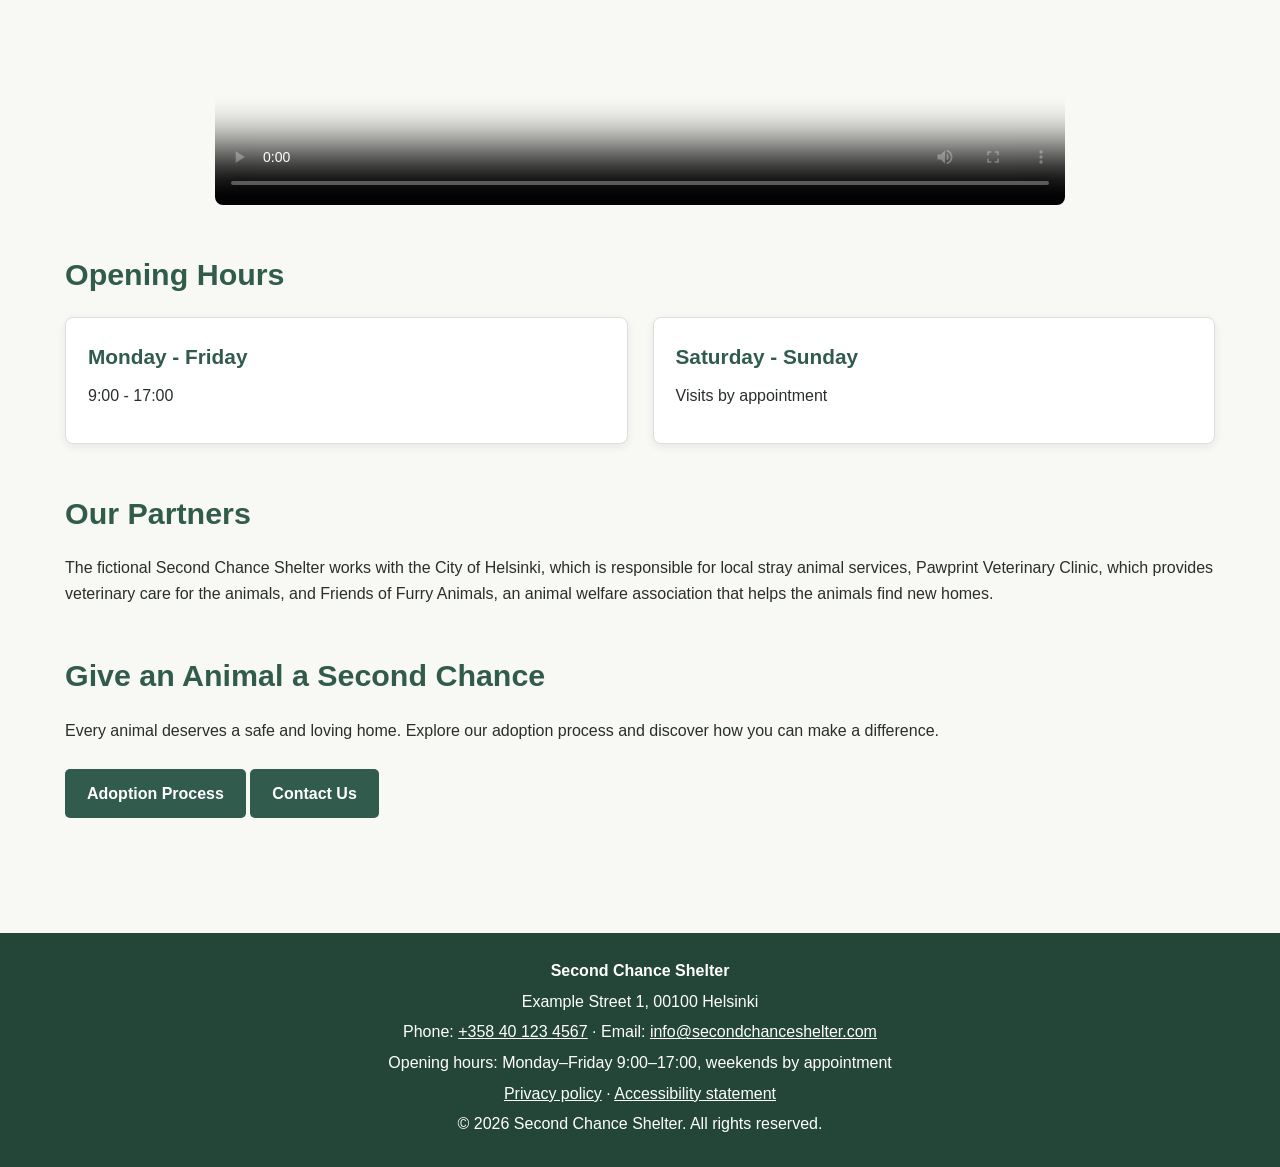
==== commit d909f87f: "Add privacy policy, forms and footer links and text fixes" ====
--- a/index.html
+++ b/index.html
@@ -5,7 +5,8 @@
   <meta charset="UTF-8">
   <meta name="viewport" content="width=device-width, initial-scale=1.0">
 
-  <meta name="description" content="Welcome to Second Chance Shelter. Meet our dogs and cats, learn about adoption and discover how you can support our work.">
+  <meta name="description"
+    content="Welcome to Second Chance Shelter. Meet our dogs and cats, learn about adoption and discover how you can support our work.">
 
   <title>Second Chance Shelter - Home</title>
 
@@ -65,12 +66,8 @@
 
       <div class="intro">
 
-        <img
-          src="images/hero.jpg"
-          alt="A dog and a cat spending time together in the shelter yard"
-          width="800"
-          height="533"
-          fetchpriority="high">
+        <img src="images/hero.jpg" alt="Four small dogs running happily across a green meadow" width="800"
+          height="533" fetchpriority="high">
 
         <div class="intro-text">
 
@@ -148,12 +145,7 @@
         <article class="card">
 
 
-          <img
-            src="images/mauri.jpg"
-            alt="Mauri the dog"
-            width="400"
-            height="300"
-            loading="lazy">
+          <img src="images/mauri.jpg" alt="Mauri the dog" width="400" height="300" loading="lazy">
 
           <div class="card-body">
 
@@ -176,12 +168,7 @@
 
         <article class="card">
 
-         <img
-            src="images/luna.jpg"
-            alt="Luna the cat"
-            width="400"
-            height="300"
-            loading="lazy">
+          <img src="images/luna.jpg" alt="Luna the cat" width="400" height="300" loading="lazy">
 
           <div class="card-body">
 
@@ -190,7 +177,7 @@
             <p class="meta">Domestic cat · 2 years · female</p>
 
             <p>
-              A calm and affectionate cat who loves staying indoors 
+              A calm and affectionate cat who loves staying indoors
               and spending time with people.
             </p>
 
@@ -205,12 +192,7 @@
         <article class="card">
 
 
-           <img
-            src="images/rocky.jpg"
-            alt="Rocky the Labrador Retriever"
-            width="400"
-            height="300"
-            loading="lazy">
+          <img src="images/rocky.jpg" alt="Rocky the Labrador Retriever" width="400" height="300" loading="lazy">
 
           <div class="card-body">
 
@@ -251,12 +233,7 @@
         Get a glimpse of Rocky playing in our backyard.
       </p>
 
-      <video
-        controls
-        preload="metadata"
-        width="768"
-        height="432"
-        poster="images/video-preview.jpg">
+      <video controls preload="metadata" width="768" height="432" poster="images/video-preview.jpg">
 
         <source src="media/Esittely.mp4" type="video/mp4">
 
@@ -353,12 +330,10 @@
 
     <p>Opening hours: Monday–Friday 9:00–17:00, weekends by appointment</p>
 
-    <!-- TODO: uncomment when info.html is ready (SCS-36, SCS-37)
     <p>
       <a href="info.html#privacy">Privacy policy</a> ·
       <a href="info.html#accessibility">Accessibility statement</a>
     </p>
-    -->
 
     <p>
       &copy; 2026 Second Chance Shelter.
@@ -368,4 +343,5 @@
   </footer>
 
 </body>
+
 </html>
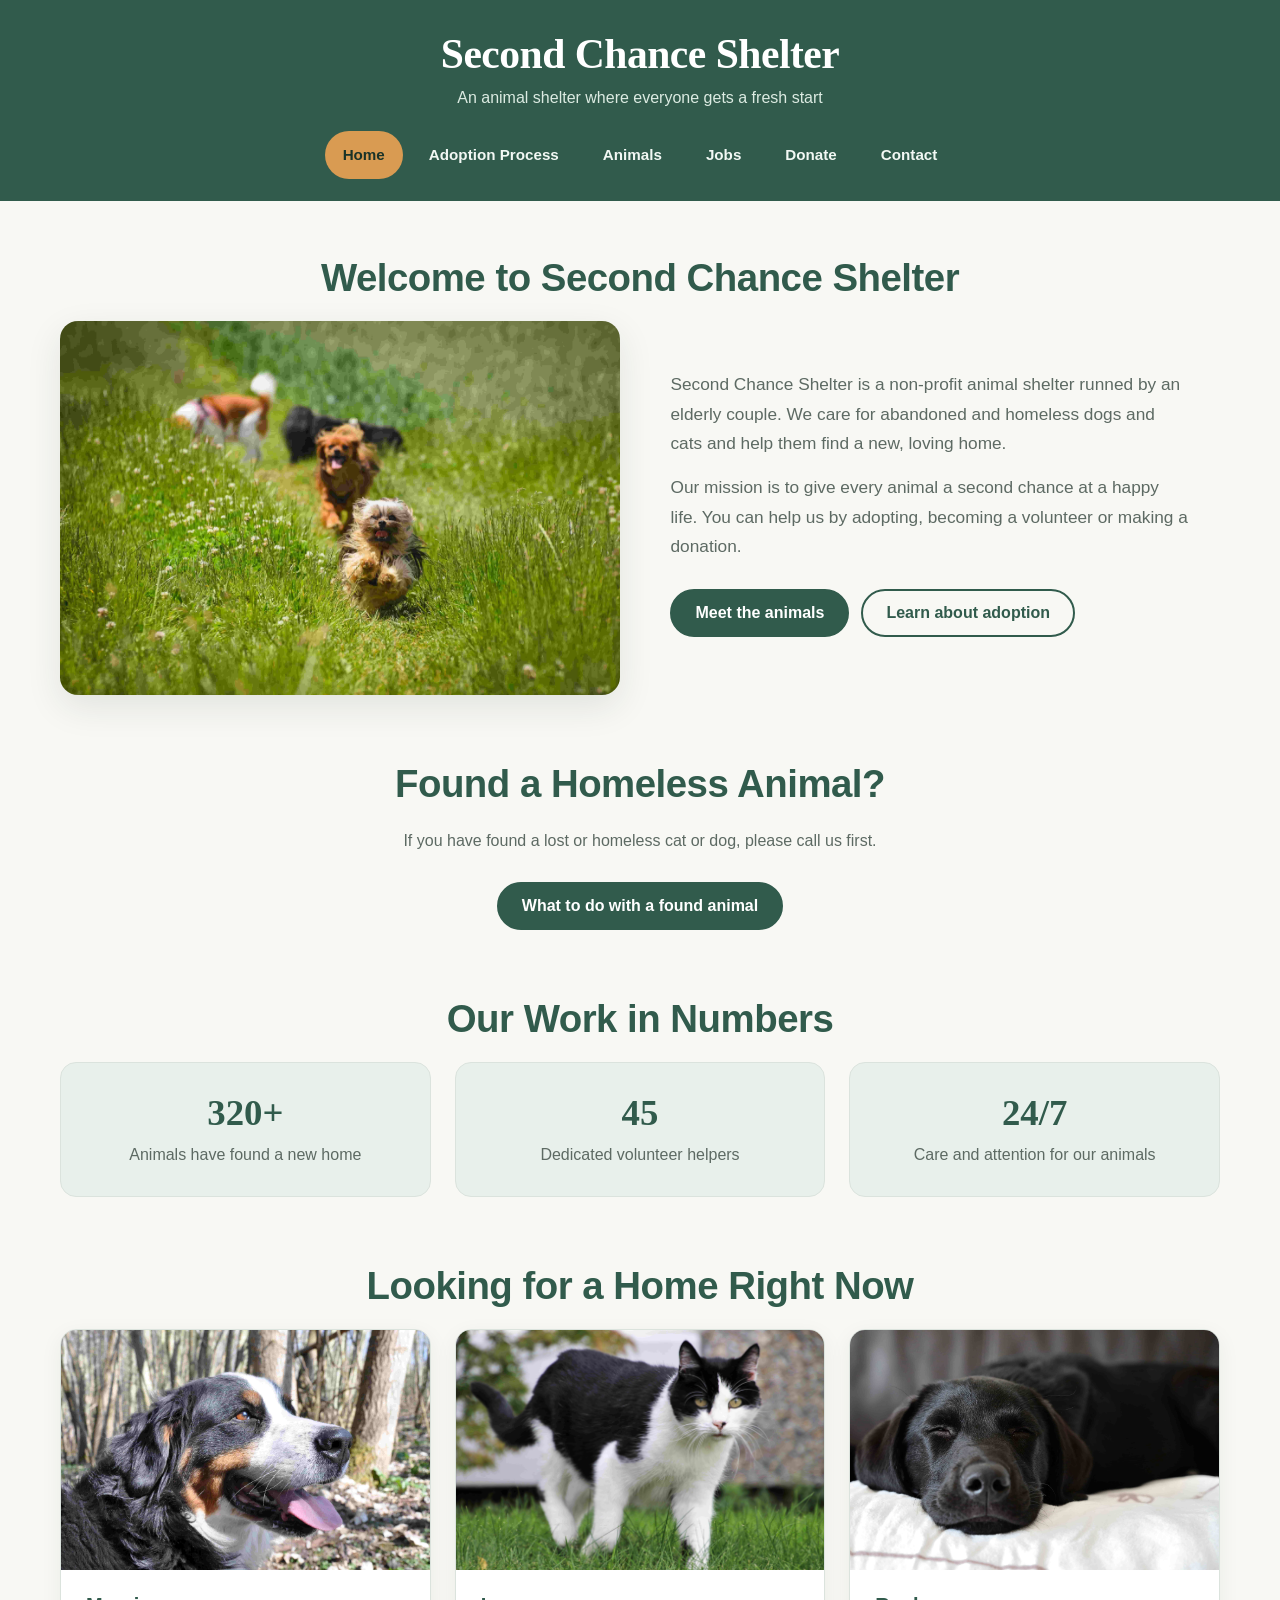
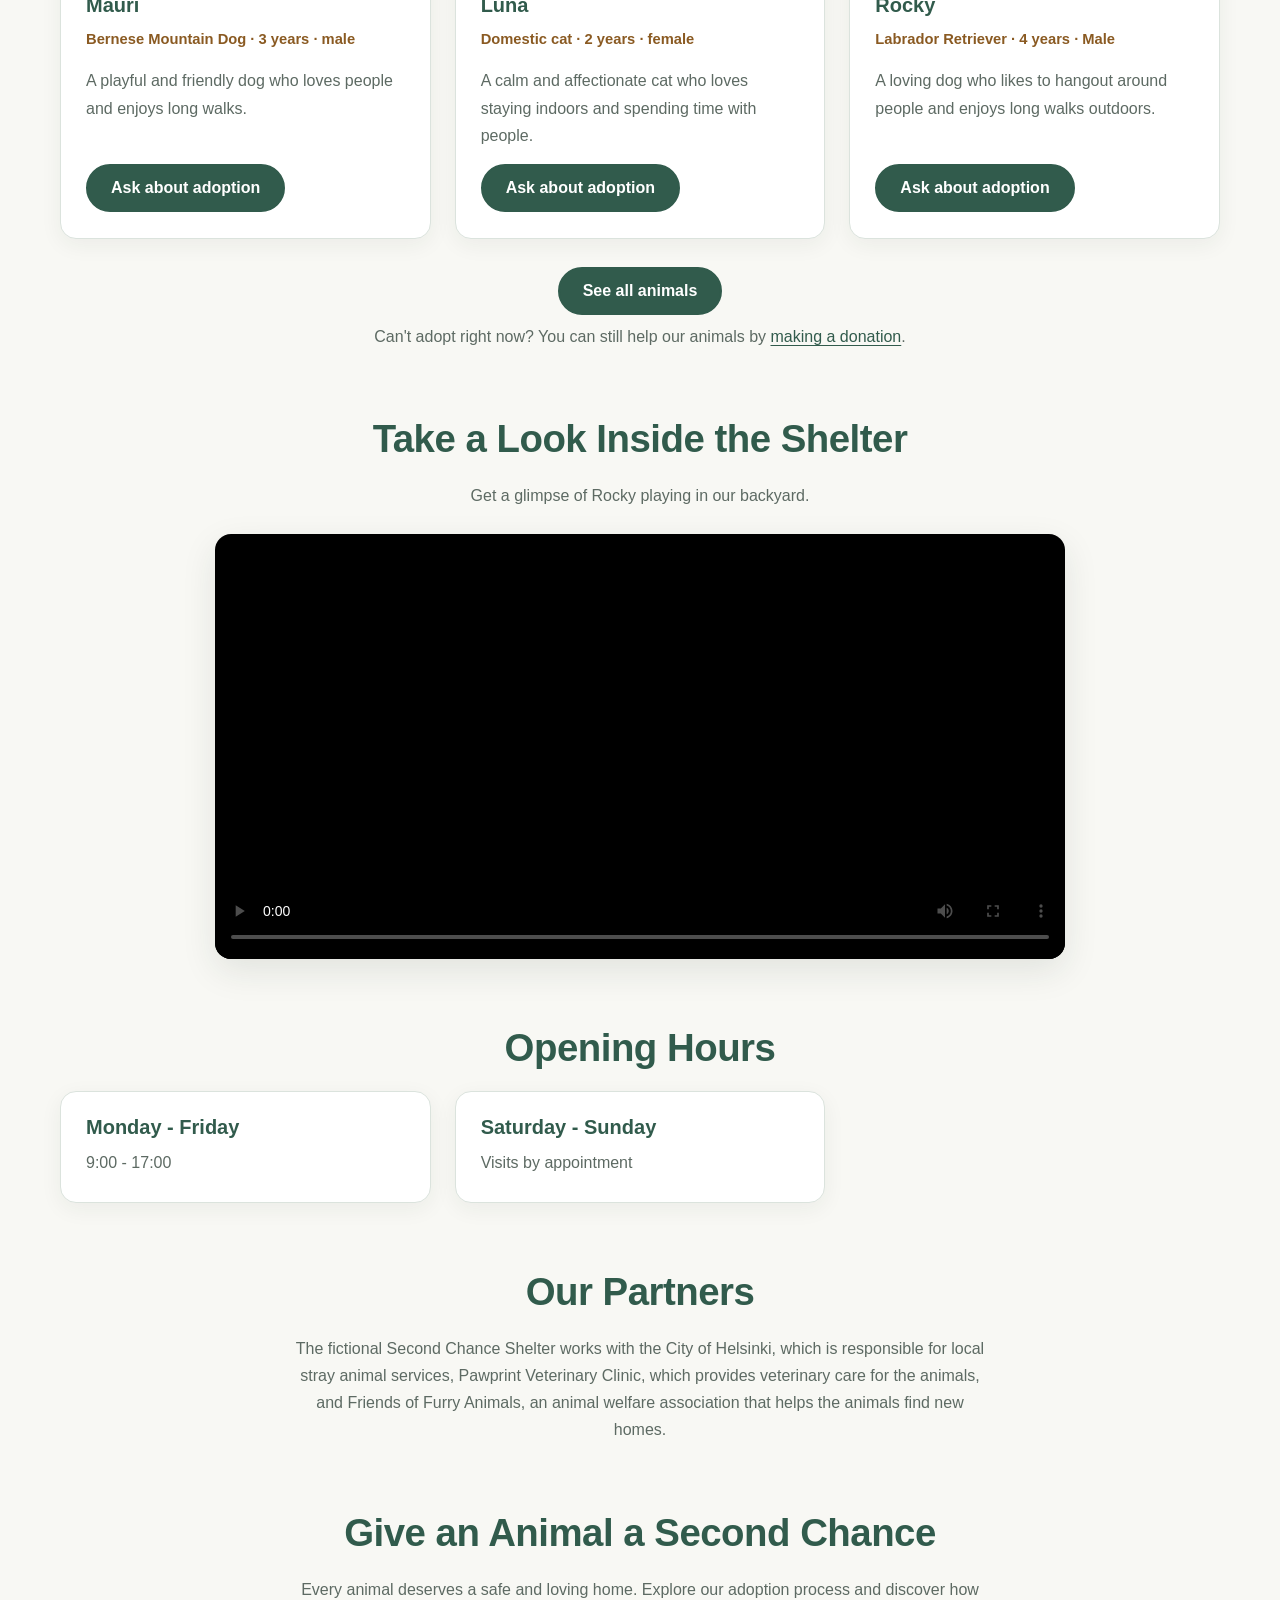
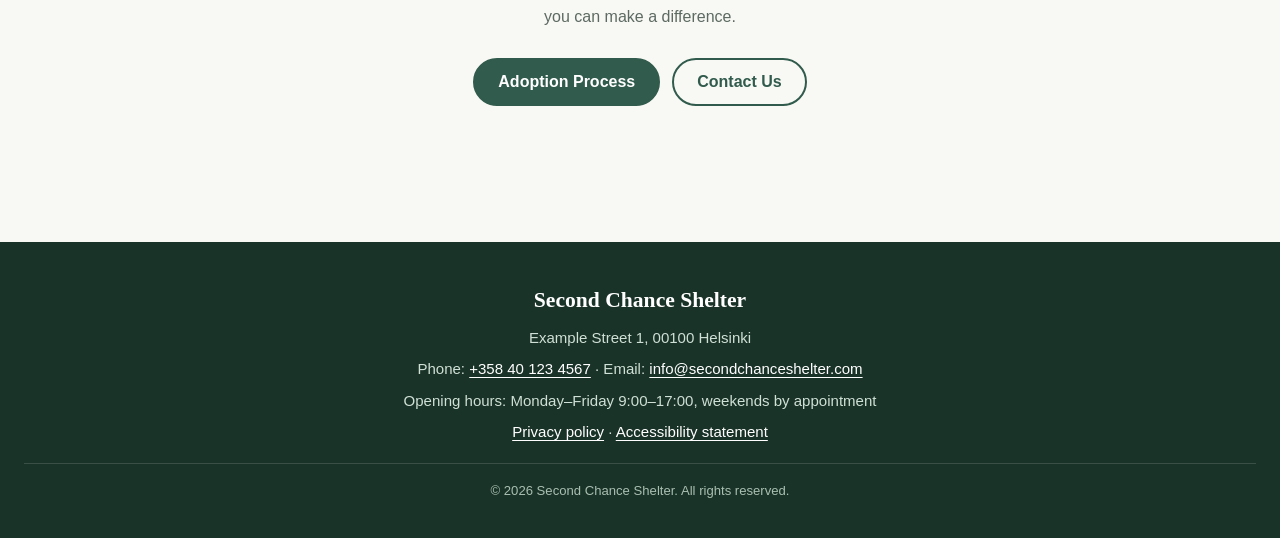
==== commit 67f4be70: "Minor fixes to animal cards" ====
--- a/index.html
+++ b/index.html
@@ -158,7 +158,7 @@
               and enjoys long walks.
             </p>
 
-            <a class="btn" href="contact.html">
+            <a class="btn" href="adoption.html#contactForm">
               Ask about adoption
             </a>
 
@@ -181,7 +181,7 @@
               and spending time with people.
             </p>
 
-            <a class="btn" href="contact.html">
+            <a class="btn" href="adoption.html#contactForm">
               Ask about adoption
             </a>
 
@@ -205,7 +205,7 @@
               and enjoys long walks outdoors.
             </p>
 
-            <a class="btn" href="contact.html">
+            <a class="btn" href="adoption.html#contactForm">
               Ask about adoption
             </a>
 
--- a/css/styles.css
+++ b/css/styles.css
@@ -1,51 +1,57 @@
 
-/* =========================================
-   SECOND CHANCE SHELTER
-   Desktop-first responsive stylesheet
-   Breakpoints: 1280px and 768px
-========================================= */
-
-
-/* =========================================
-   1. GLOBAL SETTINGS
-========================================= */
-
-* {
+
+:root {
+  --green: #315b4c;
+  --green-dark: #244638;
+  --green-deep: #1a3328;
+  --green-soft: #e8f0eb;
+  --cream: #f8f8f4;
+  --accent: #d99b52;
+  --accent-light: #f0d3a8;
+  --accent-text: #8a5a22;
+  --ink: #292f2c;
+  --muted: #5d6a63;
+  --white: #ffffff;
+  --line: #dbe3dd;
+  --shadow: 0 12px 35px rgba(26, 51, 40, 0.1);
+  --max-width: 1160px;
+}
+
+/* =========================================
+1. YLEISET ASETUKSET
+========================================= */
+
+*,
+*::before,
+*::after {
   box-sizing: border-box;
   margin: 0;
   padding: 0;
 }
 
-:root {
-  --primary-color: #315b4c;
-  --secondary-color: #e8f0eb;
-  --accent-color: #d99b52;
-  --background-color: #f8f8f4;
-  --text-color: #292f2c;
-  --white: #ffffff;
-  --border-color: #dddddd;
-  --max-width: 1200px;
-}
-
 html {
   scroll-behavior: smooth;
 }
 
 body {
+  min-height: 100vh;
+  display: flex;
+  flex-direction: column;
   font-family: Arial, Helvetica, sans-serif;
-  line-height: 1.6;
-  color: var(--text-color);
-  background-color: var(--background-color);
+  line-height: 1.7;
+  color: var(--ink);
+  background: var(--cream);
 }
 
 img {
+  display: block;
   max-width: 100%;
   height: auto;
-  display: block;
 }
 
 a {
-  color: var(--primary-color);
+  color: var(--green);
+  text-underline-offset: 3px;
 }
 
 button,
@@ -55,181 +61,286 @@
   font: inherit;
 }
 
-
-/* =========================================
-   2. ACCESSIBILITY
+[hidden] {
+  display: none !important;
+}
+
+main {
+  flex: 1;
+  width: min(100% - 48px, var(--max-width));
+  margin: 0 auto;
+  padding: 54px 0 70px;
+}
+
+section {
+  margin-bottom: 66px;
+}
+
+section section {
+  margin-bottom: 0;
+}
+
+h1,
+h2,
+h3 {
+  line-height: 1.2;
+  color: var(--green);
+}
+
+h2 {
+  font-size: clamp(1.8rem, 3vw, 2.4rem);
+  letter-spacing: -0.5px;
+  margin-bottom: 20px;
+}
+
+h3 {
+  font-size: 1.25rem;
+  margin-bottom: 10px;
+}
+
+p {
+  color: var(--muted);
+  margin-bottom: 15px;
+}
+
+/* Sivun pääosioiden otsikot */
+main > section > h2 {
+  text-align: center;
+}
+
+main > section > p {
+  max-width: 700px;
+  margin-left: auto;
+  margin-right: auto;
+  text-align: center;
+}
+
+main > section > ul,
+main > section > ol {
+  max-width: 600px;
+  margin-left: auto;
+  margin-right: auto;
+}
+
+main > section > .buttons {
+  justify-content: center;
+}
+
+/* =========================================
+2. SAAVUTETTAVUUS
 ========================================= */
 
 .skip-link {
   position: absolute;
   top: -100px;
-  left: 10px;
-  background-color: var(--primary-color);
-  color: var(--white);
-  padding: 10px 15px;
+  left: 12px;
   z-index: 1000;
-  text-decoration: none;
+  padding: 10px 16px;
+  background: var(--green);
+  color: var(--white);
+  border-radius: 6px;
 }
 
 .skip-link:focus {
-  top: 10px;
-}
-
-
-/* =========================================
-   3. HEADER AND NAVIGATION
-========================================= */
-
-header {
-  background-color: var(--primary-color);
-  color: var(--white);
-  padding: 25px 40px;
-  text-align: center;
-}
-
-header h1 {
-  font-size: 2.2rem;
-  margin-bottom: 8px;
-}
-
-header p {
-  font-size: 1.05rem;
-}
-
-.site-nav {
-  background-color: #244638;
-  padding: 0 20px;
+  top: 12px;
+}
+
+a:focus-visible,
+button:focus-visible,
+input:focus-visible,
+textarea:focus-visible,
+select:focus-visible {
+  outline: 3px solid var(--accent);
+  outline-offset: 3px;
+}
+
+@media (prefers-reduced-motion: reduce) {
+  html {
+    scroll-behavior: auto;
+  }
+
+  *,
+  *::before,
+  *::after {
+    transition: none !important;
+    animation: none !important;
+  }
+}
+
+/* =========================================
+3. HEADER JA NAVIGAATIO
+========================================= */
+
+.site-header {
+  background: var(--green);
+  color: var(--white);
+  text-align: center;
+  padding: 30px 24px 22px;
+}
+
+.site-header h1 {
+  color: var(--white);
+  font-family: Georgia, serif;
+  font-size: clamp(1.9rem, 4vw, 2.6rem);
+  letter-spacing: -0.5px;
+  margin-bottom: 4px;
+}
+
+.site-tagline {
+  color: #dcebe2;
+  font-size: 1rem;
+  margin-bottom: 20px;
 }
 
 .site-nav ul {
-  list-style: none;
   display: flex;
   justify-content: center;
   align-items: center;
-  gap: 10px;
   flex-wrap: wrap;
+  gap: 8px;
+  list-style: none;
 }
 
 .site-nav a {
   display: block;
-  color: var(--white);
+  padding: 11px 18px;
+  border-radius: 30px;
+  color: #f2f8f4;
   text-decoration: none;
-  padding: 15px 18px;
+  font-size: 0.95rem;
   font-weight: bold;
-  transition: background-color 0.2s ease;
+  transition: background 0.2s ease, color 0.2s ease;
 }
 
 .site-nav a:hover,
-.site-nav a:focus {
-  background-color: var(--primary-color);
+.site-nav a:focus-visible {
+  background: rgba(255, 255, 255, 0.14);
+  color: var(--white);
 }
 
 .site-nav a.active {
-  background-color: var(--accent-color);
-  color: #222222;
-  border-radius: 4px;
-}
-
-
-/* =========================================
-   4. MAIN CONTENT
-========================================= */
-
-main {
-  max-width: var(--max-width);
-  margin: 0 auto;
-  padding: 35px 30px;
-}
-
-section {
-  margin-bottom: 45px;
-}
-
-section h2 {
-  color: var(--primary-color);
-  font-size: 1.9rem;
-  margin-bottom: 18px;
-}
-
-section h3 {
-  color: var(--primary-color);
-  margin-bottom: 10px;
-}
-
-section p {
-  margin-bottom: 15px;
-}
+  background: var(--accent);
+  color: var(--green-deep);
+}
+
+/* =========================================
+4. ETUSIVUN ESITTELY
+========================================= */
 
 .intro {
-  text-align: center;
-  max-width: 850px;
-  margin: 0 auto 45px;
-}
-
-.intro h2 {
-  font-size: 2.3rem;
-}
-
-.intro p {
-  font-size: 1.1rem;
-}
-
-
-/* =========================================
-   5. BUTTONS AND LINKS
-========================================= */
-
-.button,
+  display: grid;
+  grid-template-columns: 1.02fr 1fr;
+  align-items: center;
+  gap: 50px;
+  margin: 0;
+  text-align: left;
+}
+
+.intro img {
+  width: 100%;
+  height: auto;
+  border-radius: 18px;
+  box-shadow: var(--shadow);
+}
+
+.intro-text p {
+  font-size: 1.08rem;
+  text-align: left;
+  max-width: 520px;
+  margin-left: 0;
+  margin-right: 0;
+}
+
+/* =========================================
+5. PAINIKKEET
+========================================= */
+
+.buttons {
+  display: flex;
+  flex-wrap: wrap;
+  gap: 12px;
+  margin-top: 28px;
+  margin-bottom: 8px;
+}
+
 .btn,
 button {
-  display: inline-block;
-  background-color: var(--primary-color);
-  color: var(--white);
-  border: none;
-  border-radius: 5px;
-  padding: 12px 22px;
+  display: inline-flex;
+  align-items: center;
+  justify-content: center;
+  min-height: 48px;
+  padding: 11px 23px;
+  border: 2px solid var(--green);
+  border-radius: 30px;
+  background: var(--green);
+  color: var(--white);
   text-decoration: none;
   font-weight: bold;
+  line-height: 1.3;
   cursor: pointer;
-  transition: background-color 0.2s ease;
-}
-
-.button:hover,
+  transition: transform 0.2s ease, background 0.2s ease, color 0.2s ease;
+}
+
+.res {
+  display: inline-flex;
+  align-items: center;
+  justify-content: center;
+  min-height: 48px;
+  padding: 11px 23px;
+  border: 2px solid var(--green);
+  border-radius: 30px;
+  background: var(--accent);
+  color: var(--white);
+  text-decoration: none;
+  font-weight: bold;
+  line-height: 1.3;
+  cursor: pointer;
+  transition: transform 0.2s ease, background 0.2s ease, color 0.2s ease;
+}
+
 .btn:hover,
 button:hover {
-  background-color: #244638;
-}
-
-.button:focus,
-.btn:focus,
-button:focus {
-  outline: 3px solid var(--accent-color);
-  outline-offset: 3px;
-}
-
-.buttons {
-  margin-top: 25px;
-  margin-bottom: 20px;
-}
-
-
-/* =========================================
-   6. GRID AND CARDS
-========================================= */
-
-.grid,
-.card-grid {
+  transform: translateY(-2px);
+  background: var(--green-dark);
+  border-color: var(--green-dark);
+  color: var(--white);
+}
+
+.btn.secondary {
+  background: transparent;
+  color: var(--green);
+}
+
+.btn.secondary:hover {
+  background: var(--green-soft);
+  border-color: var(--green);
+  color: var(--green-dark);
+}
+
+/* =========================================
+6. KORTIT JA RUUDUKKO
+========================================= */
+
+.grid {
   display: grid;
   grid-template-columns: repeat(3, minmax(0, 1fr));
-  gap: 25px;
+  gap: 24px;
 }
 
 .card {
-  background-color: var(--white);
-  border: 1px solid var(--border-color);
-  border-radius: 8px;
+  display: flex;
+  flex-direction: column;
   overflow: hidden;
-  box-shadow: 0 3px 10px rgba(0, 0, 0, 0.07);
+  border: 1px solid var(--line);
+  border-radius: 16px;
+  background: var(--white);
+  box-shadow: 0 6px 22px rgba(26, 51, 40, 0.06);
+  transition: transform 0.2s ease, box-shadow 0.2s ease;
+}
+
+.card:hover {
+  transform: translateY(-5px);
+  box-shadow: var(--shadow);
 }
 
 .card img {
@@ -239,140 +350,175 @@
 }
 
 .card-body {
-  padding: 22px;
-}
-
-.card h3 {
-  font-size: 1.3rem;
-  margin-bottom: 10px;
-}
-
-.card p {
-  margin-bottom: 12px;
-}
-
-.card ul {
-  padding-left: 20px;
-  margin-bottom: 15px;
-}
-
-
-/* =========================================
-   7. BADGES
-========================================= */
-
-.badge {
-  display: inline-block;
-  background-color: var(--accent-color);
-  color: #222222;
-  padding: 5px 12px;
-  border-radius: 20px;
-  font-size: 0.85rem;
+  display: flex;
+  flex-direction: column;
+  align-items: flex-start;
+  flex: 1;
+  padding: 23px 25px 26px;
+}
+
+.card-body p:last-child {
+  margin-bottom: 0;
+}
+
+.card-body .btn {
+  margin-top: auto;
+}
+
+.card-body p {
+  text-align: left;
+  margin-left: 0;
+}
+
+.meta {
+  color: var(--accent-text);
+  font-size: 0.92rem;
   font-weight: bold;
 }
 
-
-/* =========================================
-   8. JOB CARDS
-   IMPORTANT: Outside all media queries
-========================================= */
-
-.card:has(.badge) .badge {
-  position: static;
-  display: inline-block;
-  margin-bottom: 15px;
-}
-
-.card:has(.badge) .card-body {
-  padding-top: 18px;
-}
-
-.job-meta {
-  margin-top: 10px;
-  margin-bottom: 15px;
-}
-
-.job-meta p {
-  margin-bottom: 5px;
-}
-
-
-/* =========================================
-   9. STATISTICS
-========================================= */
-
-.stats {
-  display: grid;
-  grid-template-columns: repeat(3, 1fr);
-  gap: 20px;
-  text-align: center;
-}
-
-.stat,
-.stat-card {
-  background-color: var(--secondary-color);
-  padding: 25px;
-  border-radius: 8px;
-}
-
-.stat h3,
-.stat-card h3 {
-  font-size: 2rem;
-  color: var(--primary-color);
-}
-
-
-/* =========================================
-   10. ANIMALS PAGE
+/* Työpaikkakortit */
+.card-body > ul {
+  width: 100%;
+  margin: 0 0 16px;
+  padding: 0;
+  list-style: none;
+}
+
+.card-body > ul li {
+  padding: 7px 0;
+  border-bottom: 1px solid var(--green-soft);
+  color: var(--muted);
+}
+
+.card-body > ul li:last-child {
+  border-bottom: none;
+}
+
+.card-body > ul strong {
+  color: var(--green);
+}
+
+/* =========================================
+7. LUKUKORTIT
+========================================= */
+
+.stat {
+  padding: 28px 24px;
+  border: 1px solid var(--line);
+  border-radius: 16px;
+  background: var(--green-soft);
+  text-align: center;
+}
+
+.stat .number {
+  display: block;
+  margin-bottom: 6px;
+  color: var(--green);
+  font-family: Georgia, serif;
+  font-size: 2.3rem;
+  font-weight: bold;
+  line-height: 1.2;
+}
+
+.stat p {
+  margin: 0;
+  text-align: center;
+}
+
+/* =========================================
+8. ELÄINSIVU
 ========================================= */
 
 .animal-jump-links {
-  display: flex;
   justify-content: center;
-  gap: 15px;
-  margin: 25px 0 35px;
+  margin: 28px 0 35px;
 }
 
 .animal-section {
   scroll-margin-top: 25px;
-  margin-bottom: 50px;
-}
-
-
-/* =========================================
-   11. VIDEO
+  margin-bottom: 55px;
+}
+
+/* =========================================
+9. VIDEO
 ========================================= */
 
 video {
   display: block;
   width: 100%;
   max-width: 850px;
-  margin: 20px auto;
-  border-radius: 8px;
-}
-
-.video-container {
-  max-width: 850px;
-  margin: 0 auto;
-}
-
-
-/* =========================================
-   12. LISTS
-========================================= */
-
-section ul {
+  height: auto;
+  margin: 24px auto 0;
+  border-radius: 16px;
+  box-shadow: var(--shadow);
+  background: #000;
+}
+
+/* =========================================
+10. DONAATIO
+========================================= */
+
+.donation-card {
+  text-align: center;
+  border-top: 5px solid var(--accent);
+}
+
+.donation-card .card-body {
+  align-items: center;
+}
+
+.donation-card p {
+  text-align: center;
+}
+
+.amount {
+  color: var(--green);
+  font-family: Georgia, serif;
+  font-size: 2.6rem;
+}
+
+.list,
+main > section > ul.list {
+  list-style: none;
+  padding-left: 0;
+}
+
+.list li {
+  position: relative;
+  padding-left: 28px;
+  margin-bottom: 10px;
+  color: var(--muted);
+}
+
+.list li::before {
+  content: "";
+  position: absolute;
+  left: 4px;
+  top: 0.65em;
+  width: 10px;
+  height: 10px;
+  border-radius: 50%;
+  background: var(--accent);
+}
+
+section ul,
+section ol {
   padding-left: 25px;
   margin-bottom: 20px;
+  color: var(--muted);
 }
 
 section li {
   margin-bottom: 8px;
 }
 
-
-/* =========================================
-   13. FORMS
+section ol li::marker {
+  color: var(--green);
+  font-weight: bold;
+}
+
+/* =========================================
+11. LOMAKKEET
 ========================================= */
 
 form {
@@ -380,23 +526,40 @@
 }
 
 .form-group {
-  margin-bottom: 20px;
+  display: flex;
+  flex-direction: column;
+  gap: 7px;
+  margin-bottom: 18px;
 }
 
 label {
   display: block;
+  color: var(--green);
   font-weight: bold;
-  margin-bottom: 7px;
 }
 
 input,
 textarea,
 select {
   width: 100%;
-  padding: 12px;
-  border: 1px solid var(--border-color);
-  border-radius: 5px;
-  background-color: var(--white);
+  padding: 12px 14px;
+  border: 1px solid #c3d0c7;
+  border-radius: 10px;
+  background: #fcfdfb;
+  color: var(--ink);
+  transition: border-color 0.2s ease, box-shadow 0.2s ease;
+}
+
+input::placeholder,
+textarea::placeholder {
+  color: #77847d;
+}
+
+input:focus,
+textarea:focus,
+select:focus {
+  border-color: var(--green);
+  box-shadow: 0 0 0 3px rgba(49, 91, 76, 0.2);
 }
 
 textarea {
@@ -404,66 +567,112 @@
   resize: vertical;
 }
 
-input:focus,
-textarea:focus,
-select:focus {
-  outline: 2px solid var(--primary-color);
-  outline-offset: 2px;
+.form-note {
+  font-size: 0.9rem;
 }
 
 .send-button {
-  margin-top: 10px;
+  margin-top: 6px;
 }
 
 .form-status {
   margin-top: 15px;
+  color: var(--green);
   font-weight: bold;
 }
 
-
-/* =========================================
-   14. CONTACT PAGE
+/* =========================================
+12. YHTEYSTIEDOT-SIVU
 ========================================= */
 
 .contact-page {
   max-width: var(--max-width);
-  margin: 0 auto;
 }
 
 .contact-intro {
-  text-align: center;
   max-width: 800px;
-  margin: 0 auto 35px;
+  margin: 0 auto 38px;
+  text-align: center;
 }
 
 .contact-layout {
   display: grid;
-  grid-template-columns: 1.5fr 1fr;
-  gap: 35px;
+  grid-template-columns: minmax(0, 1.45fr) minmax(280px, 0.85fr);
+  gap: 28px;
   align-items: start;
+  margin-bottom: 55px;
 }
 
 .contact-form-section,
 .contact-details {
-  background-color: var(--white);
-  padding: 25px;
-  border-radius: 8px;
-  border: 1px solid var(--border-color);
+  padding: 30px;
+  border: 1px solid var(--line);
+  border-radius: 17px;
+  background: var(--white);
+  box-shadow: 0 7px 25px rgba(26, 51, 40, 0.06);
+}
+
+.contact-form-section h2,
+.contact-details h2 {
+  text-align: left;
+  margin-bottom: 18px;
+}
+
+/* yhteystietokortti */
+.contact-details {
+  background: var(--green);
+  border-color: var(--green);
+  color: var(--white);
+}
+
+.contact-details h2 {
+  color: var(--white);
 }
 
 .contact-details p {
-  margin-bottom: 15px;
-}
-
-.map-section {
-  margin-top: 40px;
+  color: #e2eee7;
+  text-align: left;
+  max-width: none;
+}
+
+.contact-details strong {
+  color: var(--accent-light);
+}
+
+.contact-details a {
+  color: var(--white);
+  text-decoration-thickness: 1px;
+}
+
+#found-animal {
+  padding: 28px 30px;
+  border: 1px solid var(--line);
+  border-left: 5px solid var(--accent);
+  border-radius: 14px;
+  background: var(--green-soft);
+  scroll-margin-top: 25px;
+}
+
+#found-animal h2 {
+  text-align: left;
+}
+
+#found-animal ol {
+  max-width: none;
+  margin-bottom: 0;
+}
+
+.map-section h2 {
+  text-align: center;
 }
 
 .map-container {
   width: 100%;
   height: 400px;
   overflow: hidden;
-  border-radius: 8px;
+  border: 1px solid var(--line);
+  border-radius: 16px;
+  box-shadow: var(--shadow);
 }
 
 .map-container iframe {
@@ -472,130 +681,147 @@
   border: 0;
 }
 
-
-/* =========================================
-   15. FOOTER
-========================================= */
-
-footer {
-  background-color: #244638;
-  color: var(--white);
-  text-align: center;
-  padding: 25px;
-  margin-top: 40px;
-}
-
-footer p {
-  margin-bottom: 5px;
-}
-
-footer a {
-  color: var(--white);
-}
-
-footer a:focus {
-  outline: 3px solid var(--accent-color);
-  outline-offset: 3px;
-}
-
-
-/* =========================================
-   16. TABLET RESPONSIVENESS
-   Screens up to 1280px
-========================================= */
-
-@media (max-width: 1280px) {
+/* =========================================
+13. TIETOSUOJA
+========================================= */
+
+.info-page {
+  max-width: 900px;
+}
+
+.info-page main > section > h2,
+.info-page section > h2,
+.info-page section > p {
+  text-align: left;
+  max-width: none;
+  margin-left: 0;
+  margin-right: 0;
+}
+
+.info-page section > ul {
+  max-width: none;
+  margin-left: 0;
+  margin-right: 0;
+}
+
+.info-intro {
+  padding: 26px 30px;
+  border: 1px solid var(--line);
+  border-left: 5px solid var(--green);
+  border-radius: 14px;
+  background: var(--green-soft);
+}
+
+.info-page section[id] {
+  scroll-margin-top: 25px;
+}
+
+.info-page h3 {
+  margin-top: 26px;
+  font-size: 1.15rem;
+}
+
+/* =========================================
+14. FOOTERI SINNE ALAS
+========================================= */
+
+.site-footer {
+  margin-top: auto;
+  padding: 40px 24px 30px;
+  background: var(--green-deep);
+  color: var(--white);
+  text-align: center;
+}
+
+.site-footer p {
+  margin-bottom: 6px;
+  color: #cfe0d6;
+  font-size: 0.94rem;
+}
+
+.site-footer strong {
+  color: var(--white);
+  font-family: Georgia, serif;
+  font-size: 1.35rem;
+}
+
+.site-footer a {
+  color: var(--white);
+}
+
+.site-footer a:hover {
+  color: var(--accent-light);
+}
+
+.site-footer p:last-child {
+  margin-top: 18px;
+  padding-top: 16px;
+  border-top: 1px solid rgba(255, 255, 255, 0.14);
+  color: #a9bfb2;
+  font-size: 0.82rem;
+}
+
+/* =========================================
+15. jos toimis tabletilla nyt
+========================================= */
+
+@media (max-width: 900px) {
+
+  .site-header {
+    padding: 24px 18px 18px;
+  }
+
+  .intro {
+    grid-template-columns: 1fr;
+    gap: 28px;
+    text-align: center;
+  }
+
+  .intro-text p {
+    margin-left: auto;
+    margin-right: auto;
+    text-align: center;
+  }
+
+  .intro .buttons {
+    justify-content: center;
+  }
+
+  .grid {
+    grid-template-columns: repeat(2, minmax(0, 1fr));
+  }
+
+  .contact-layout {
+    grid-template-columns: 1fr;
+  }
+}
+
+/* =========================================
+16. JOS TOIMIS KÄNNYKÄLLÄ
+========================================= */
+
+@media (max-width: 600px) {
 
   main {
-    padding: 30px 25px;
-  }
-
-  .grid,
-  .card-grid {
-    grid-template-columns: repeat(2, minmax(0, 1fr));
-  }
-
-  .contact-layout {
-    grid-template-columns: 1.2fr 1fr;
-    gap: 25px;
-  }
-
-  header {
-    padding: 22px 25px;
+    width: min(100% - 32px, var(--max-width));
+    padding: 35px 0 45px;
+  }
+
+  section {
+    margin-bottom: 48px;
+  }
+
+  .site-nav ul {
+    gap: 3px;
   }
 
   .site-nav a {
-    padding: 13px 14px;
-  }
-}
-
-
-/* =========================================
-   17. MOBILE RESPONSIVENESS
-   Screens up to 768px
-========================================= */
-
-@media (max-width: 768px) {
-
-  body {
-    font-size: 15px;
-  }
-
-  header {
-    padding: 20px 15px;
-  }
-
-  header h1 {
-    font-size: 1.7rem;
-  }
-
-  header p {
-    font-size: 0.95rem;
-  }
-
-  .site-nav {
-    padding: 5px 10px;
-  }
-
-  .site-nav ul {
-    flex-direction: column;
-    gap: 0;
-  }
-
-  .site-nav li {
-    width: 100%;
-    text-align: center;
-  }
-
-  .site-nav a {
-    padding: 11px;
-    width: 100%;
-  }
-
-  main {
-    padding: 25px 15px;
-  }
-
-  section {
-    margin-bottom: 35px;
-  }
-
-  section h2 {
-    font-size: 1.6rem;
-  }
-
-  .intro h2 {
-    font-size: 1.8rem;
-  }
-
-  .intro p {
-    font-size: 1rem;
-  }
-
-  .grid,
-  .card-grid {
+    padding: 9px 13px;
+    font-size: 0.9rem;
+  }
+
+  .grid {
     grid-template-columns: 1fr;
-    gap: 20px;
   }
 
   .card img {
@@ -603,45 +829,34 @@
   }
 
   .card-body {
-    padding: 18px;
-  }
-
-  .stats {
-    grid-template-columns: 1fr;
-    gap: 15px;
+    padding: 20px;
   }
 
   .animal-jump-links {
     flex-direction: column;
     align-items: stretch;
-    gap: 10px;
-  }
-
-  .animal-jump-links a {
-    text-align: center;
-  }
-
-  .contact-layout {
-    grid-template-columns: 1fr;
-    gap: 20px;
   }
 
   .contact-form-section,
   .contact-details {
-    padding: 18px;
+    padding: 22px 18px;
+  }
+
+  #found-animal,
+  .info-intro {
+    padding: 22px 18px;
   }
 
   .map-container {
     height: 280px;
   }
 
-  .button,
   .btn,
   button {
-    text-align: center;
-  }
-
-  footer {
-    padding: 20px 15px;
-  }
-}
+    width: 100%;
+  }
+
+  .site-footer {
+    padding: 32px 16px 24px;
+  }
+}
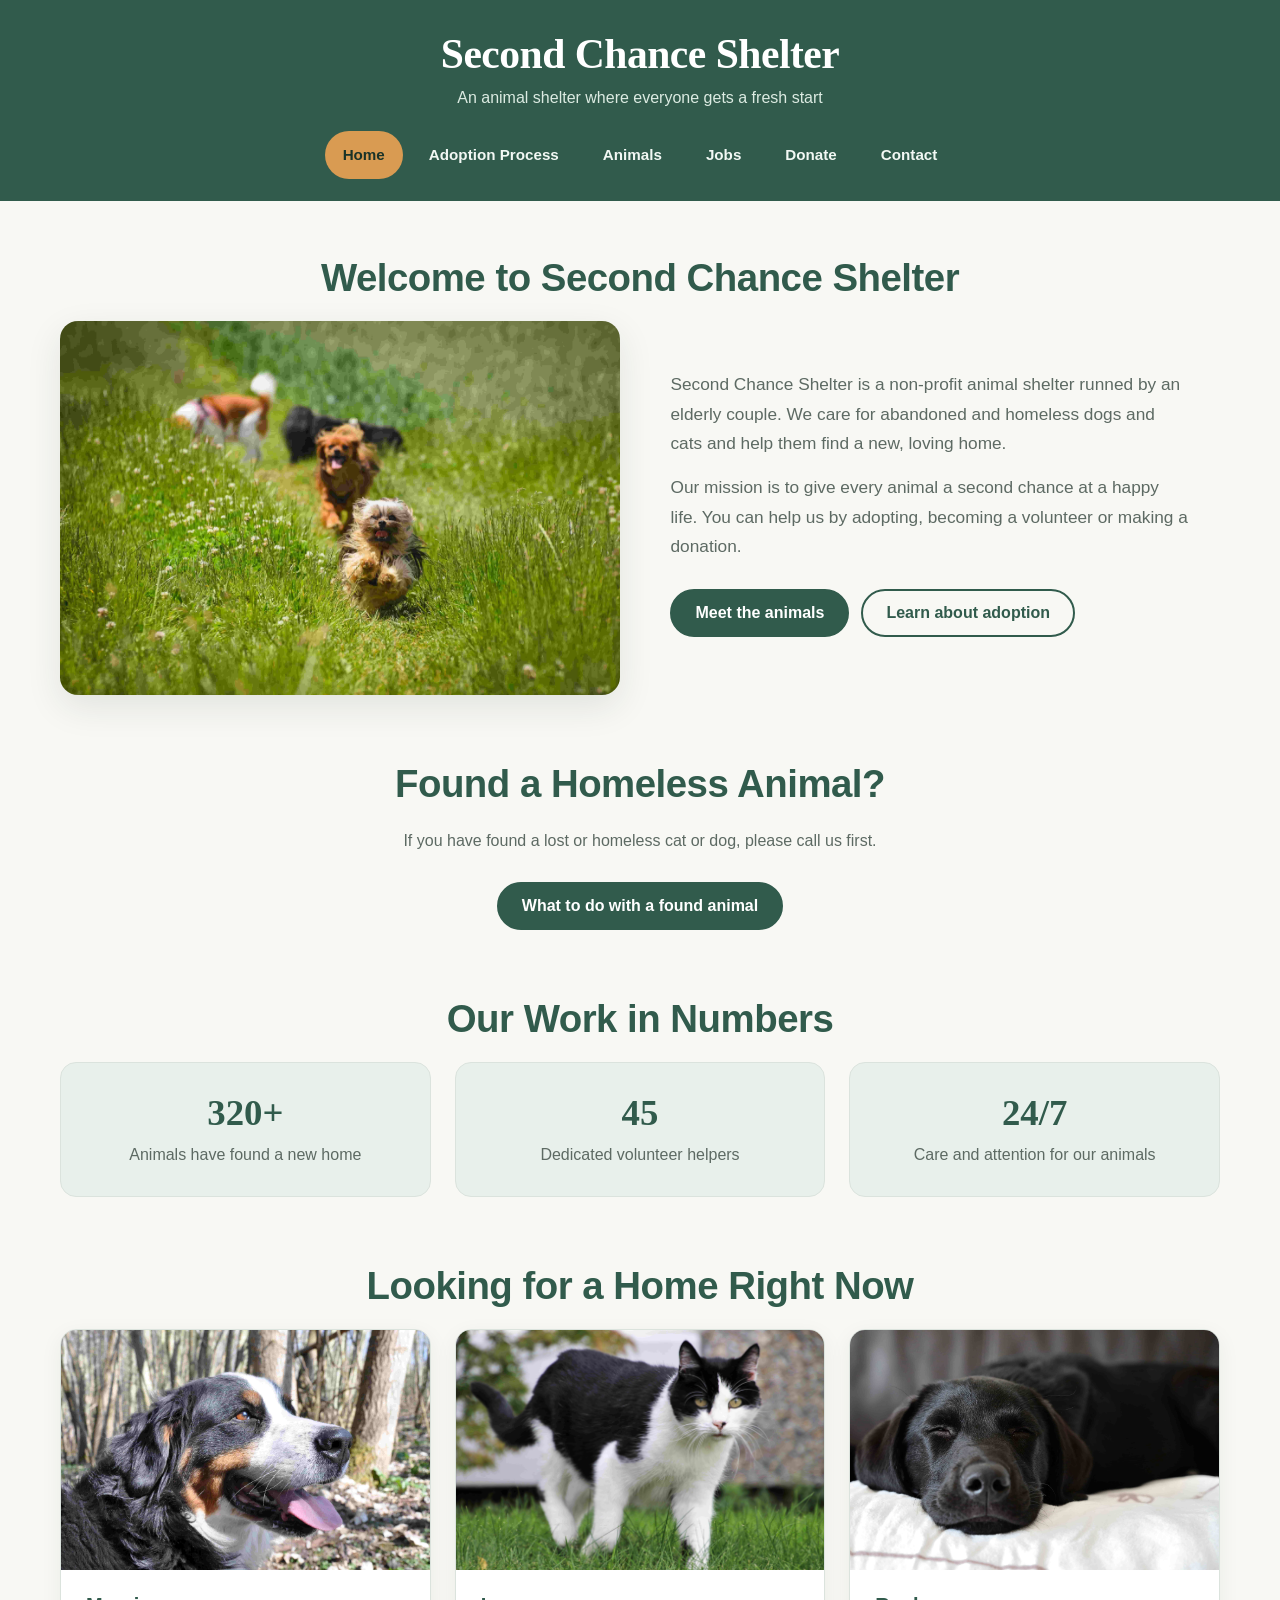
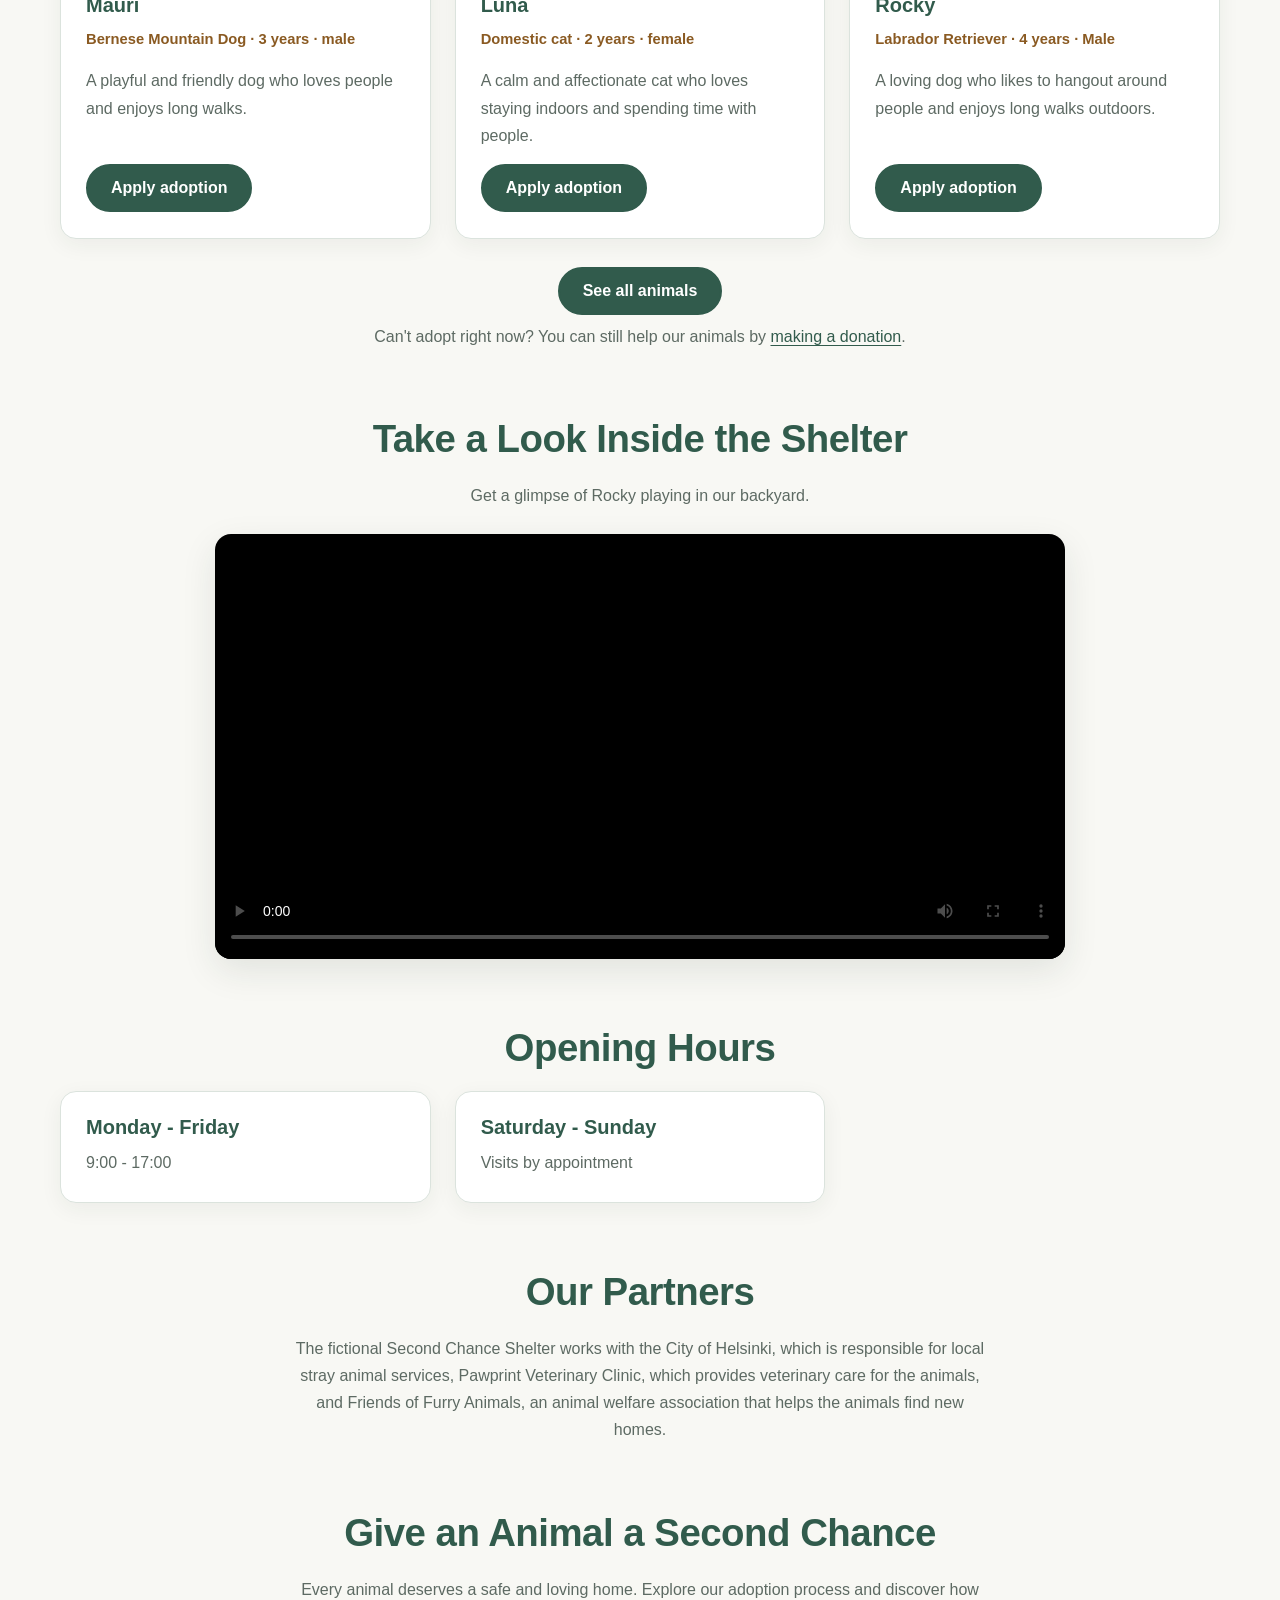
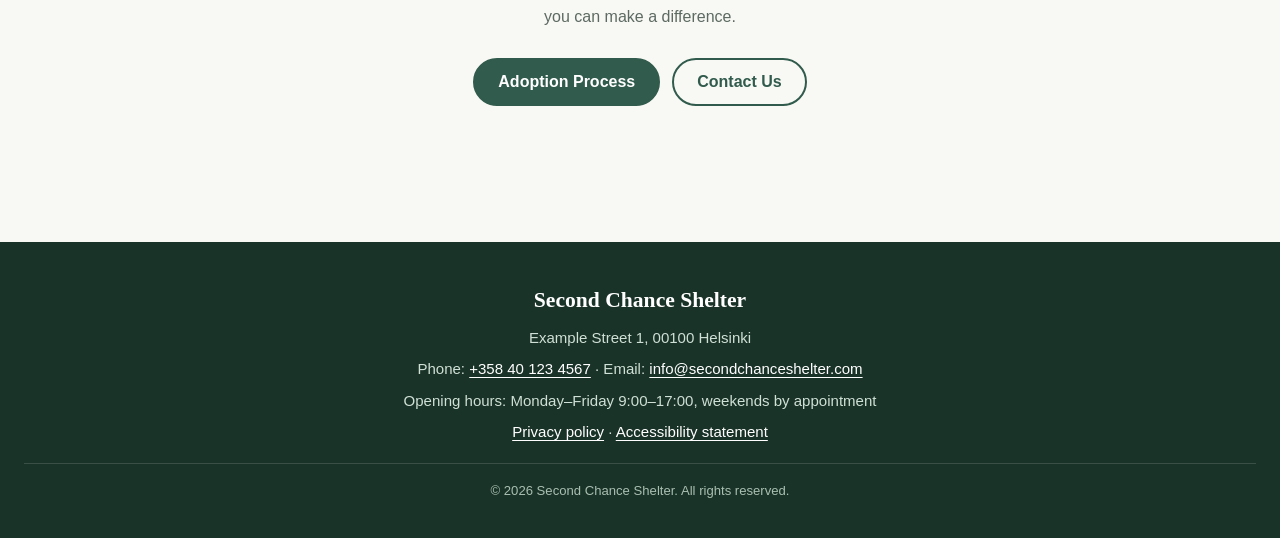
==== commit 6c8f62e6: "Changed buttons Ask about -> Apply adoption" ====
--- a/index.html
+++ b/index.html
@@ -159,7 +159,7 @@
             </p>
 
             <a class="btn" href="adoption.html#contactForm">
-              Ask about adoption
+              Apply adoption
             </a>
 
           </div>
@@ -182,7 +182,7 @@
             </p>
 
             <a class="btn" href="adoption.html#contactForm">
-              Ask about adoption
+              Apply adoption
             </a>
 
           </div>
@@ -206,7 +206,7 @@
             </p>
 
             <a class="btn" href="adoption.html#contactForm">
-              Ask about adoption
+              Apply adoption
             </a>
 
           </div>
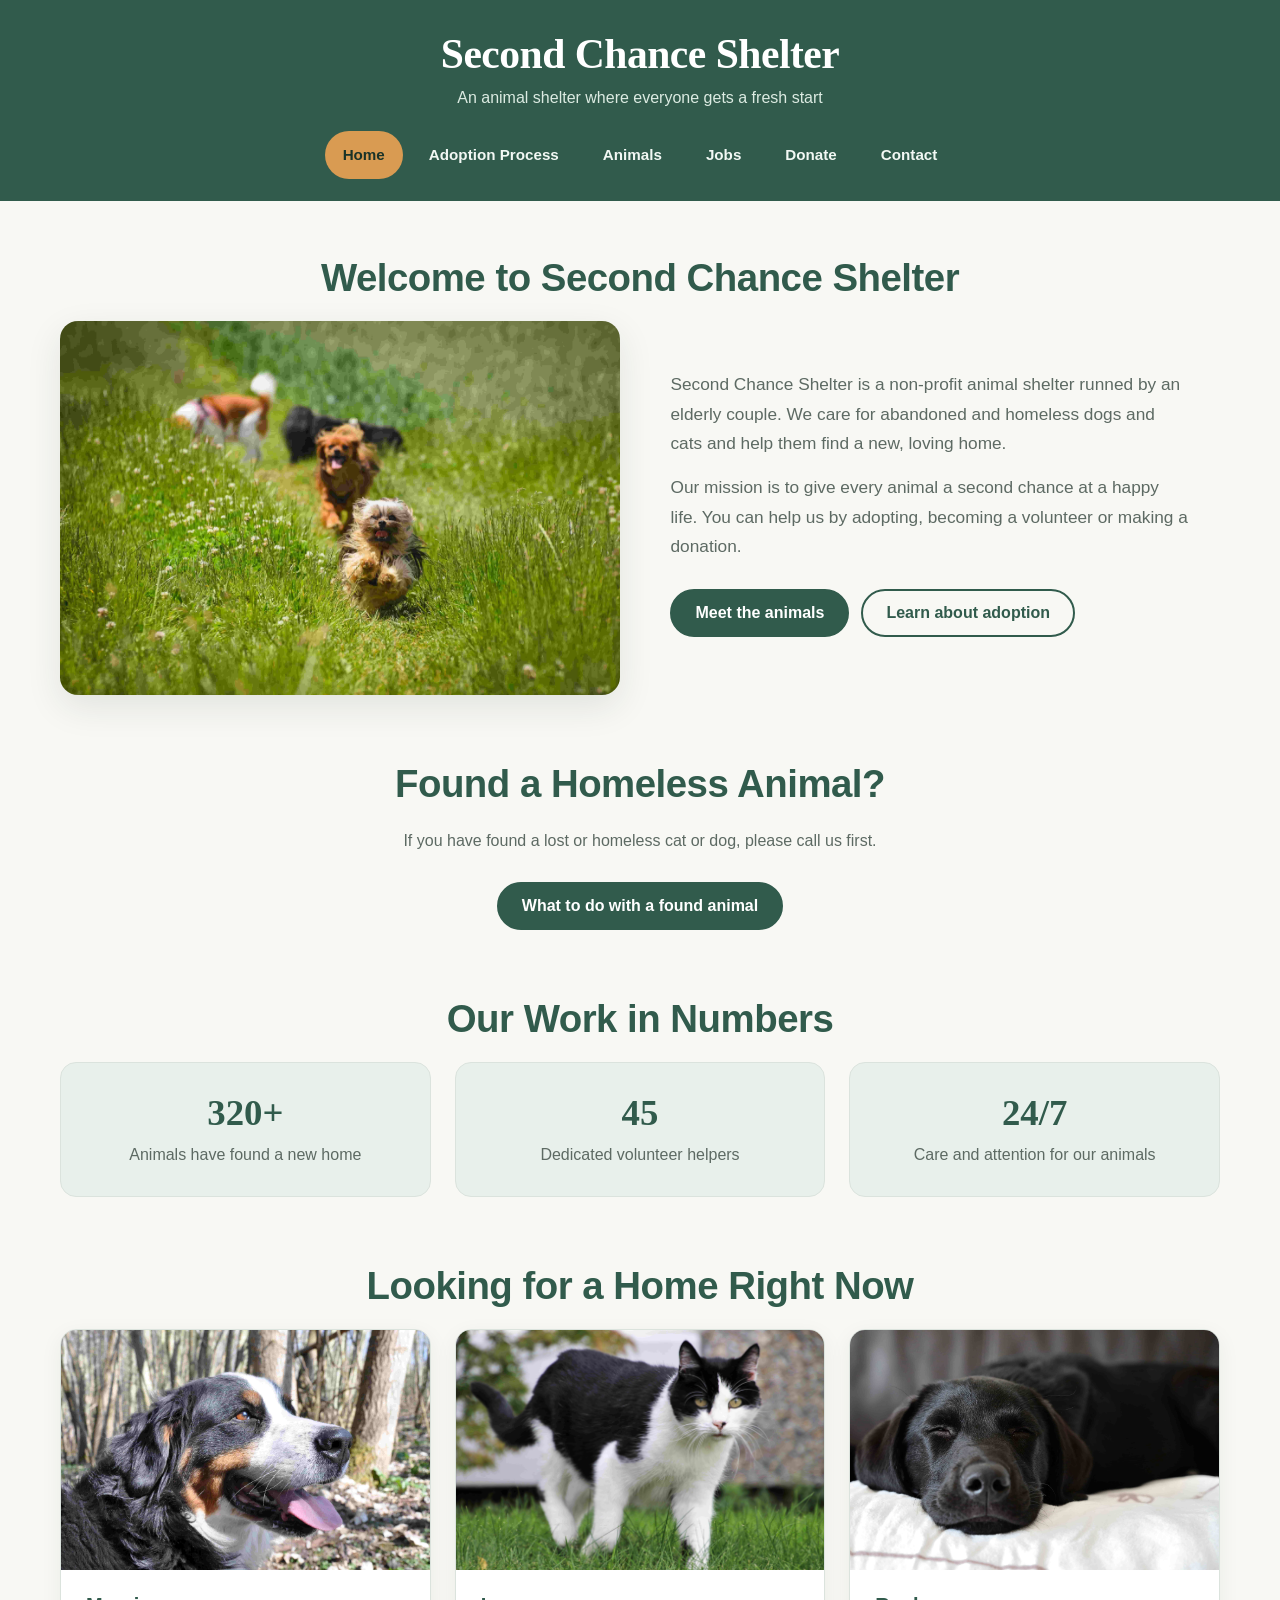
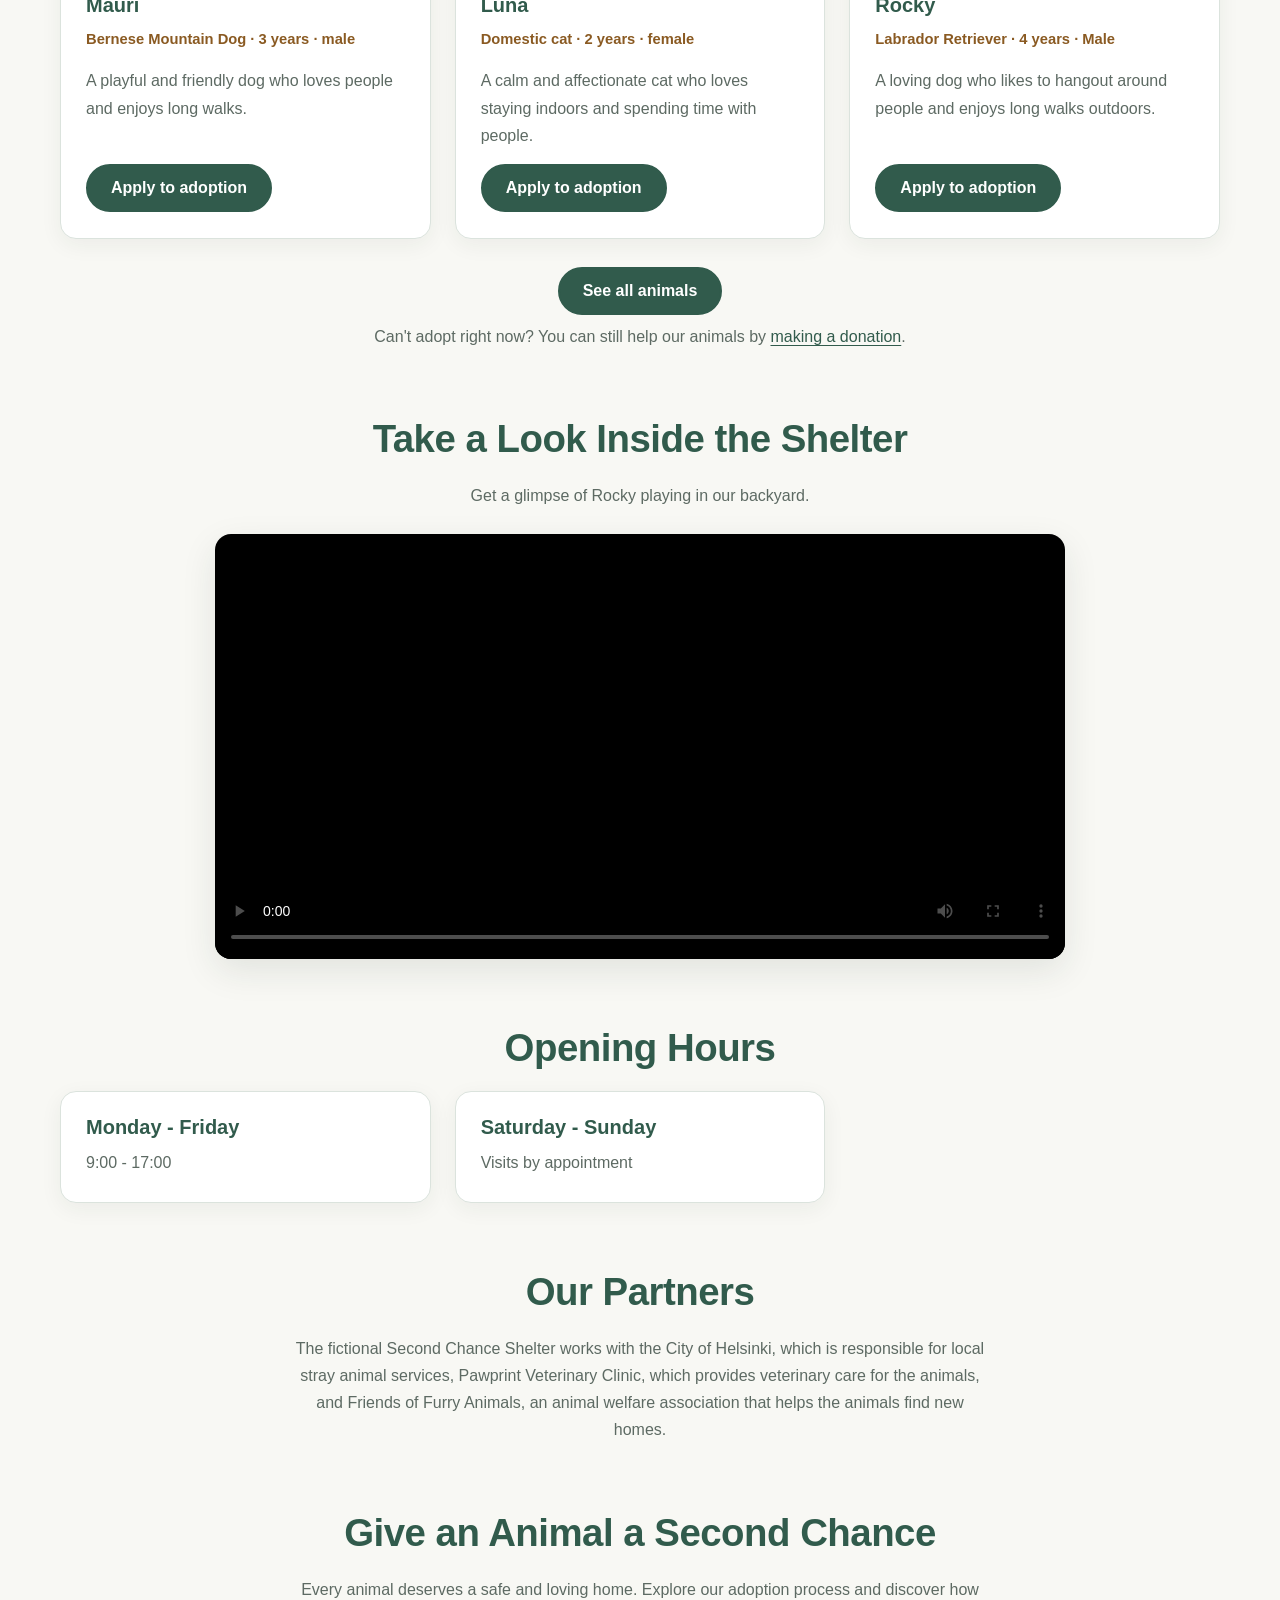
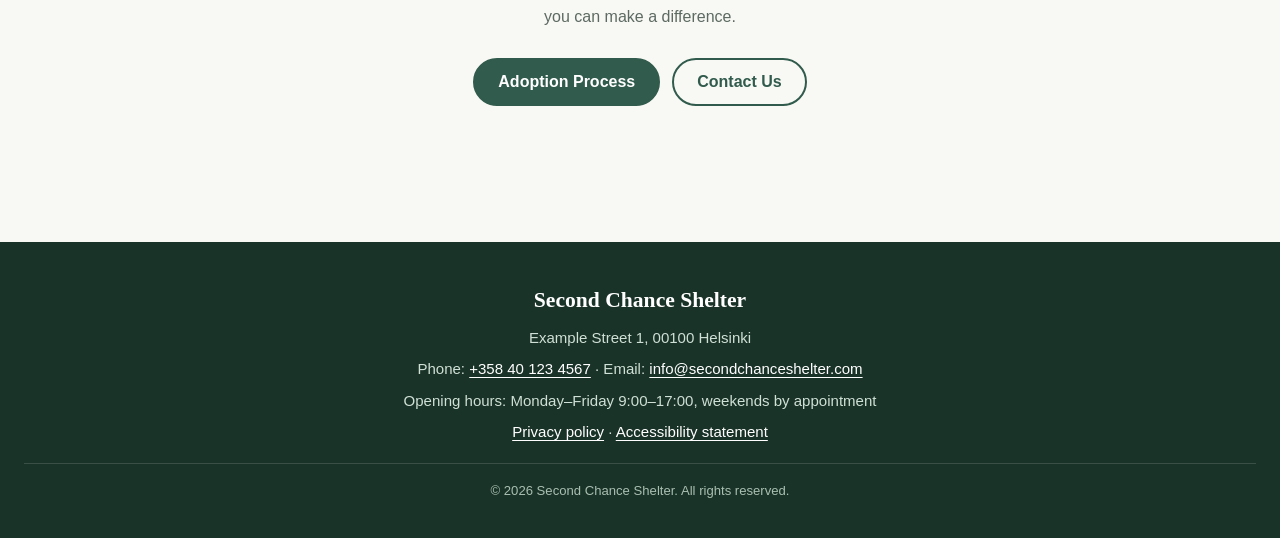
==== commit fd4a4e92: "Small fixes to texts" ====
--- a/index.html
+++ b/index.html
@@ -159,7 +159,7 @@
             </p>
 
             <a class="btn" href="adoption.html#contactForm">
-              Apply adoption
+              Apply to adoption
             </a>
 
           </div>
@@ -182,7 +182,7 @@
             </p>
 
             <a class="btn" href="adoption.html#contactForm">
-              Apply adoption
+              Apply to adoption
             </a>
 
           </div>
@@ -206,7 +206,7 @@
             </p>
 
             <a class="btn" href="adoption.html#contactForm">
-              Apply adoption
+              Apply to adoption
             </a>
 
           </div>
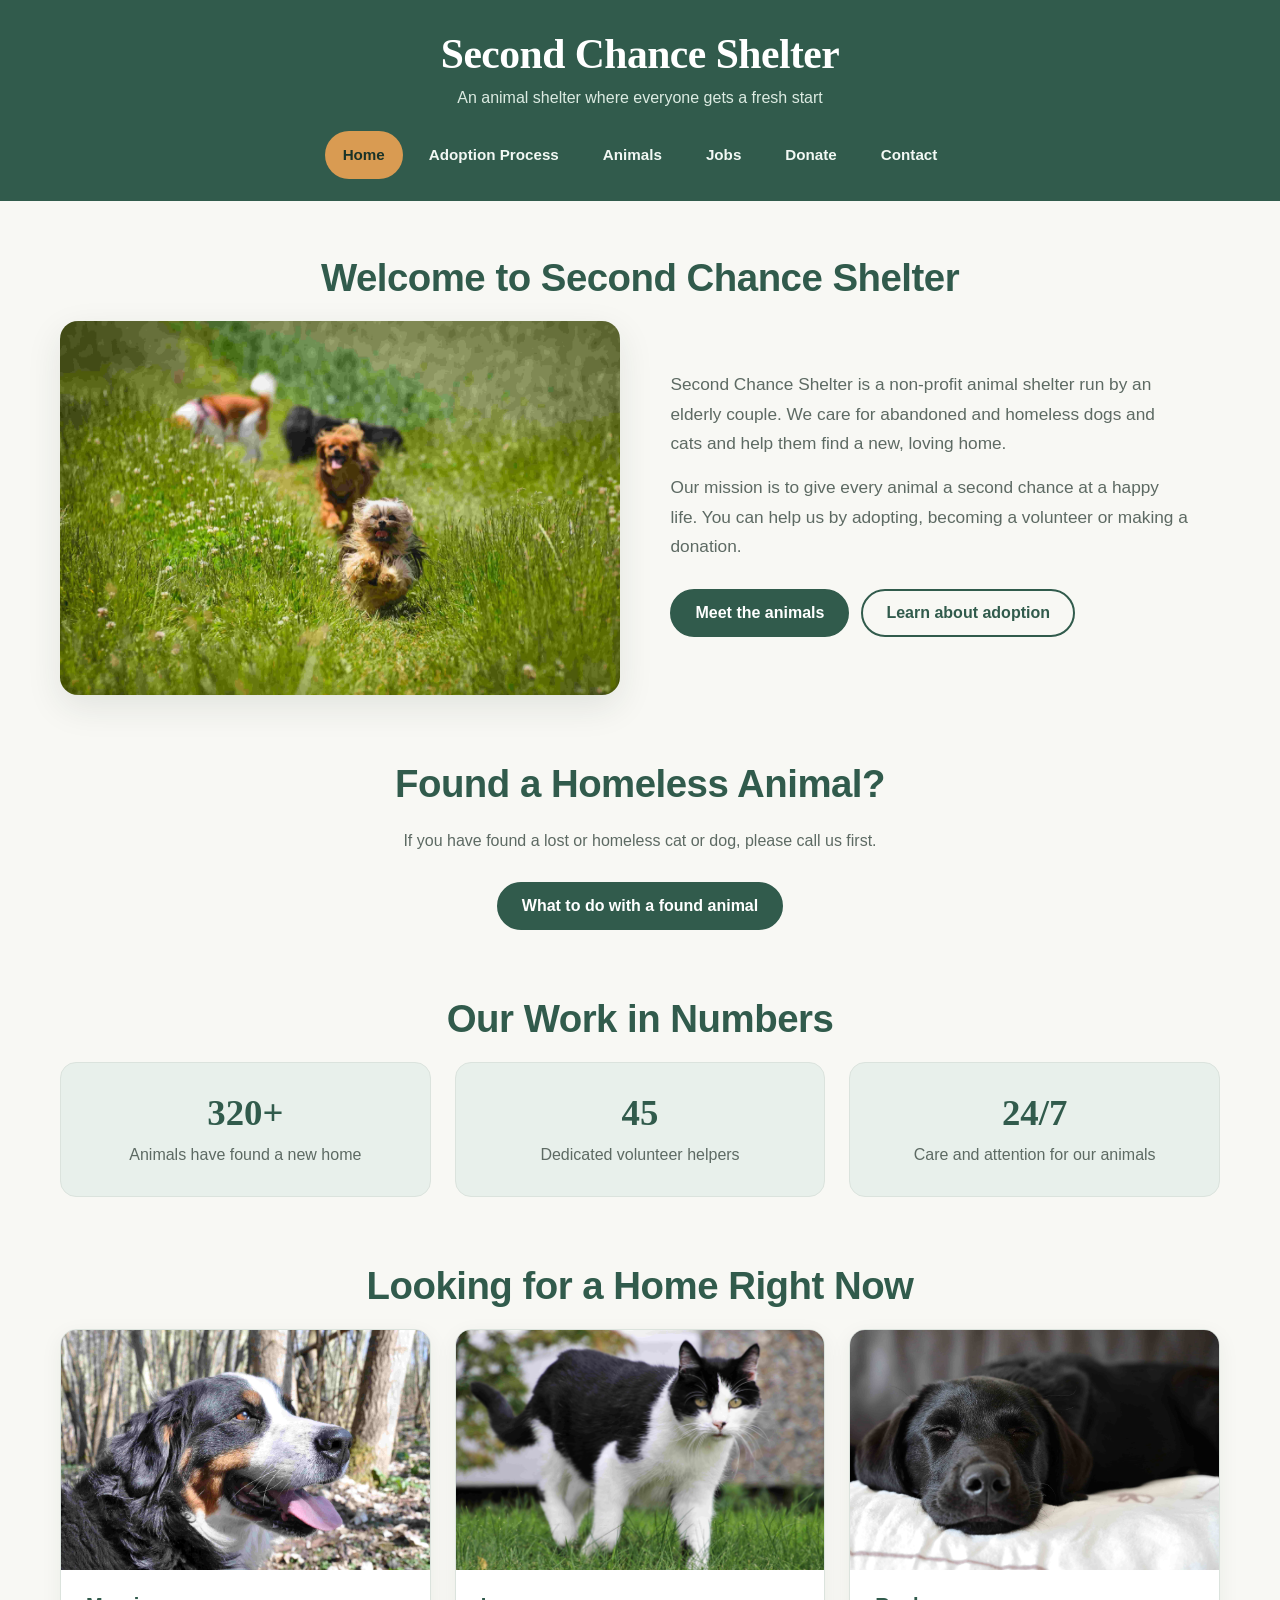
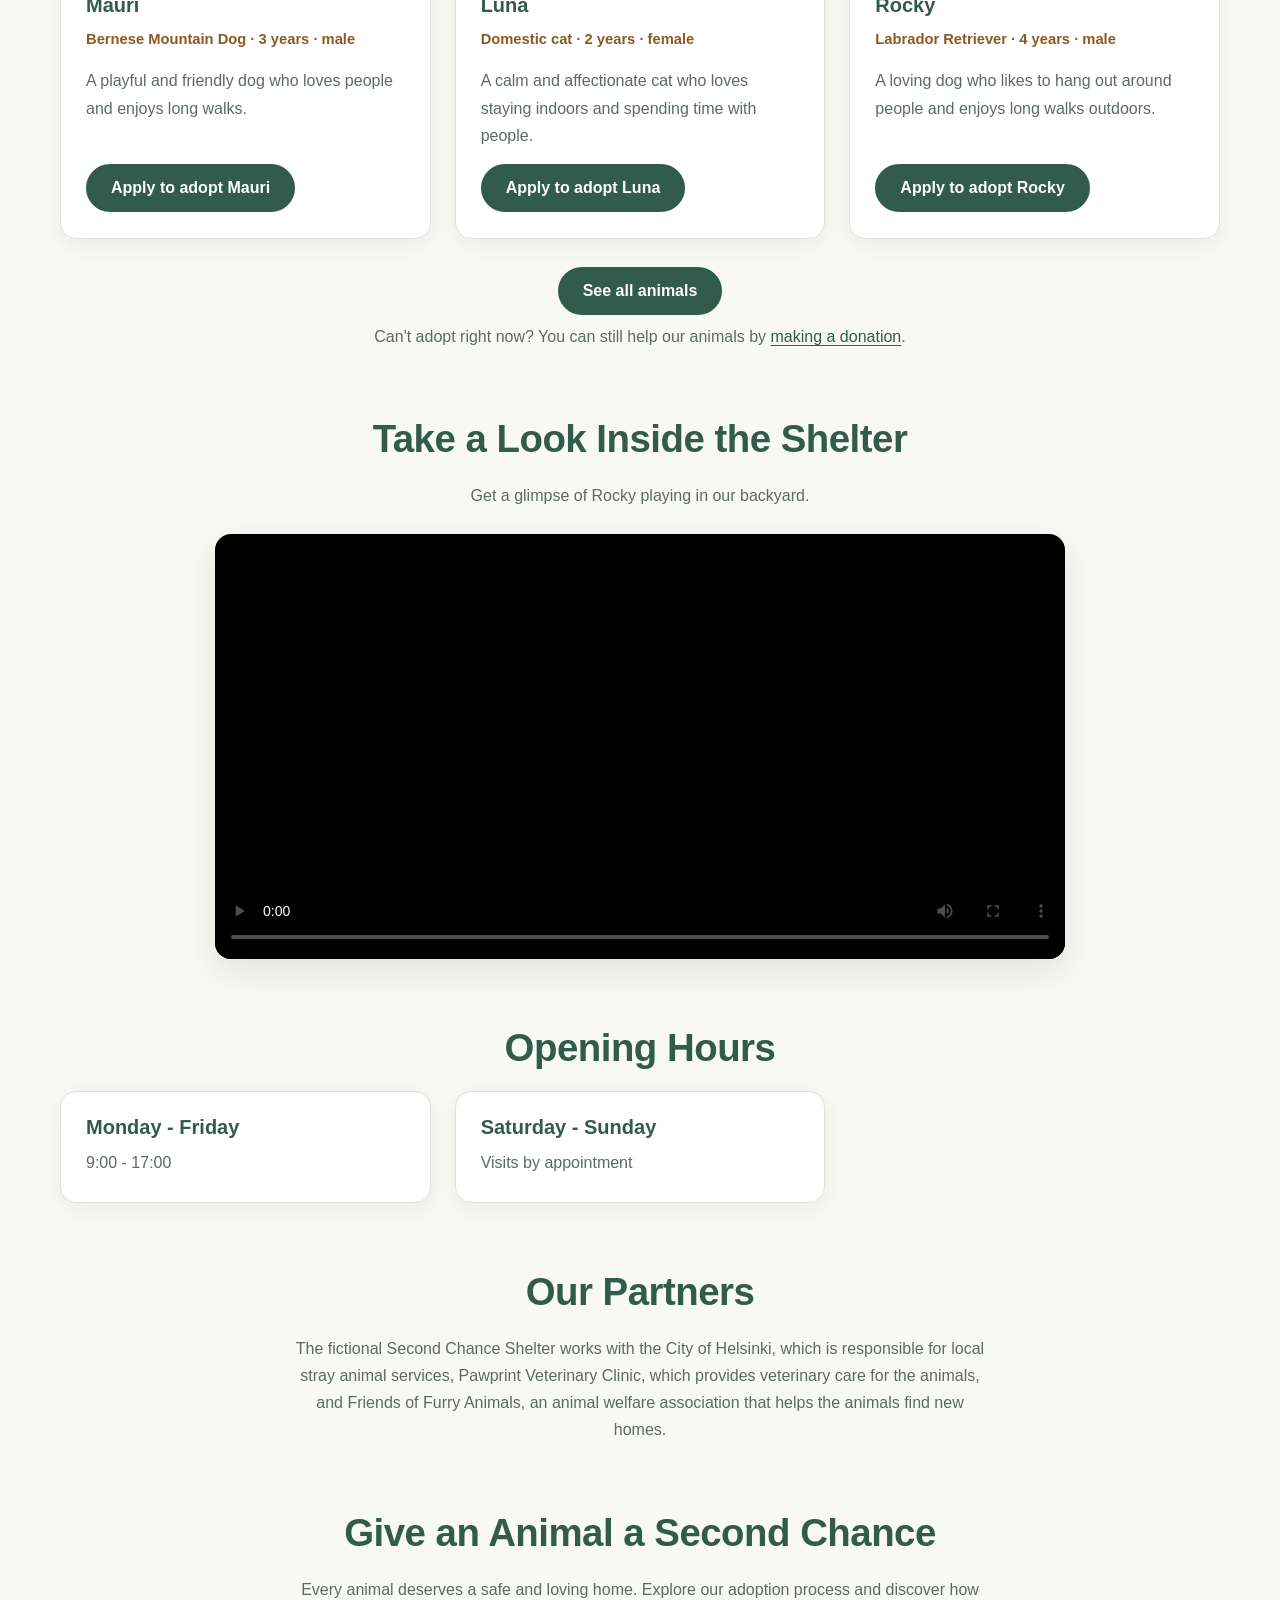
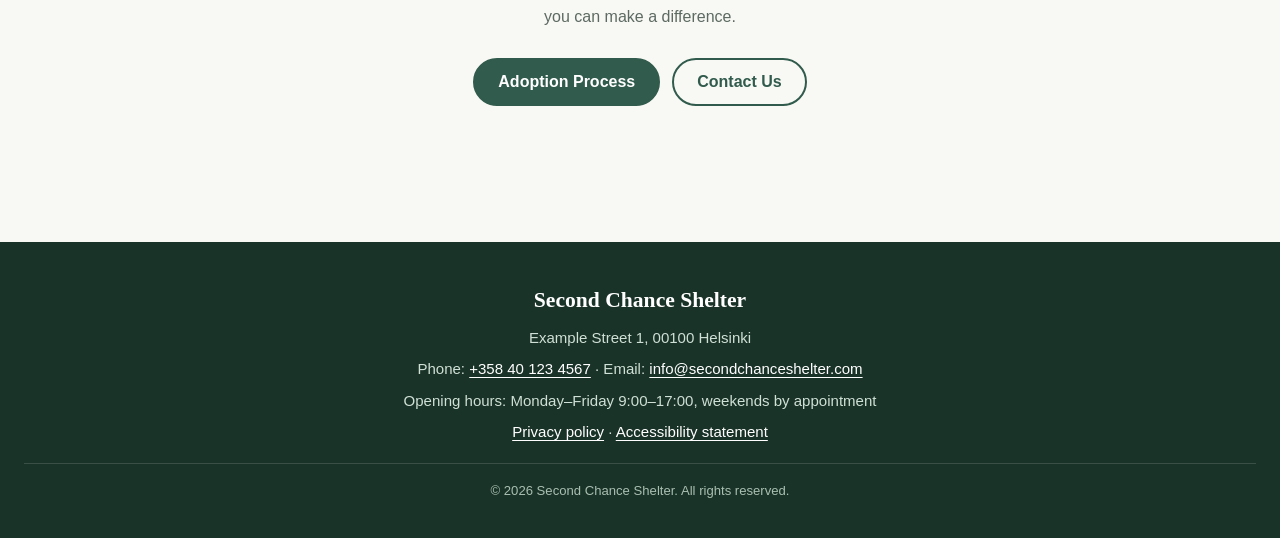
==== commit ce073751: "Sprint 3: accessibility fixes, accessibility statement, form labels and user guide updates" ====
--- a/index.html
+++ b/index.html
@@ -73,7 +73,7 @@
 
           <p>
             Second Chance Shelter is a non-profit animal shelter
-            runned by an elderly couple. We care for abandoned and
+            run by an elderly couple. We care for abandoned and
             homeless dogs and cats and help them find a new,
             loving home.
           </p>
@@ -145,7 +145,7 @@
         <article class="card">
 
 
-          <img src="images/mauri.jpg" alt="Mauri the dog" width="400" height="300" loading="lazy">
+          <img src="images/mauri.jpg" alt="Mauri, a Bernese Mountain Dog, in a sunny forest" width="400" height="300" loading="lazy">
 
           <div class="card-body">
 
@@ -159,7 +159,7 @@
             </p>
 
             <a class="btn" href="adoption.html#contactForm">
-              Apply to adoption
+              Apply to adopt Mauri
             </a>
 
           </div>
@@ -168,7 +168,7 @@
 
         <article class="card">
 
-          <img src="images/luna.jpg" alt="Luna the cat" width="400" height="300" loading="lazy">
+          <img src="images/luna.jpg" alt="Luna, a cat walking on the lawn" width="400" height="300" loading="lazy">
 
           <div class="card-body">
 
@@ -182,7 +182,7 @@
             </p>
 
             <a class="btn" href="adoption.html#contactForm">
-              Apply to adoption
+              Apply to adopt Luna
             </a>
 
           </div>
@@ -192,21 +192,21 @@
         <article class="card">
 
 
-          <img src="images/rocky.jpg" alt="Rocky the Labrador Retriever" width="400" height="300" loading="lazy">
+          <img src="images/rocky.jpg" alt="Rocky, a black Labrador Retriever, sleeping on a bed" width="400" height="300" loading="lazy">
 
           <div class="card-body">
 
             <h3>Rocky</h3>
 
-            <p class="meta">Labrador Retriever · 4 years · Male</p>
+            <p class="meta">Labrador Retriever · 4 years · male</p>
 
             <p>
-              A loving dog who likes to hangout around people
+              A loving dog who likes to hang out around people
               and enjoys long walks outdoors.
             </p>
 
             <a class="btn" href="adoption.html#contactForm">
-              Apply to adoption
+              Apply to adopt Rocky
             </a>
 
           </div>
--- a/css/styles.css
+++ b/css/styles.css
@@ -290,11 +290,10 @@
   border: 2px solid var(--green);
   border-radius: 30px;
   background: var(--accent);
-  color: var(--white);
+  color: var(--green-deep);
   text-decoration: none;
   font-weight: bold;
   line-height: 1.3;
-  cursor: pointer;
   transition: transform 0.2s ease, background 0.2s ease, color 0.2s ease;
 }
 
